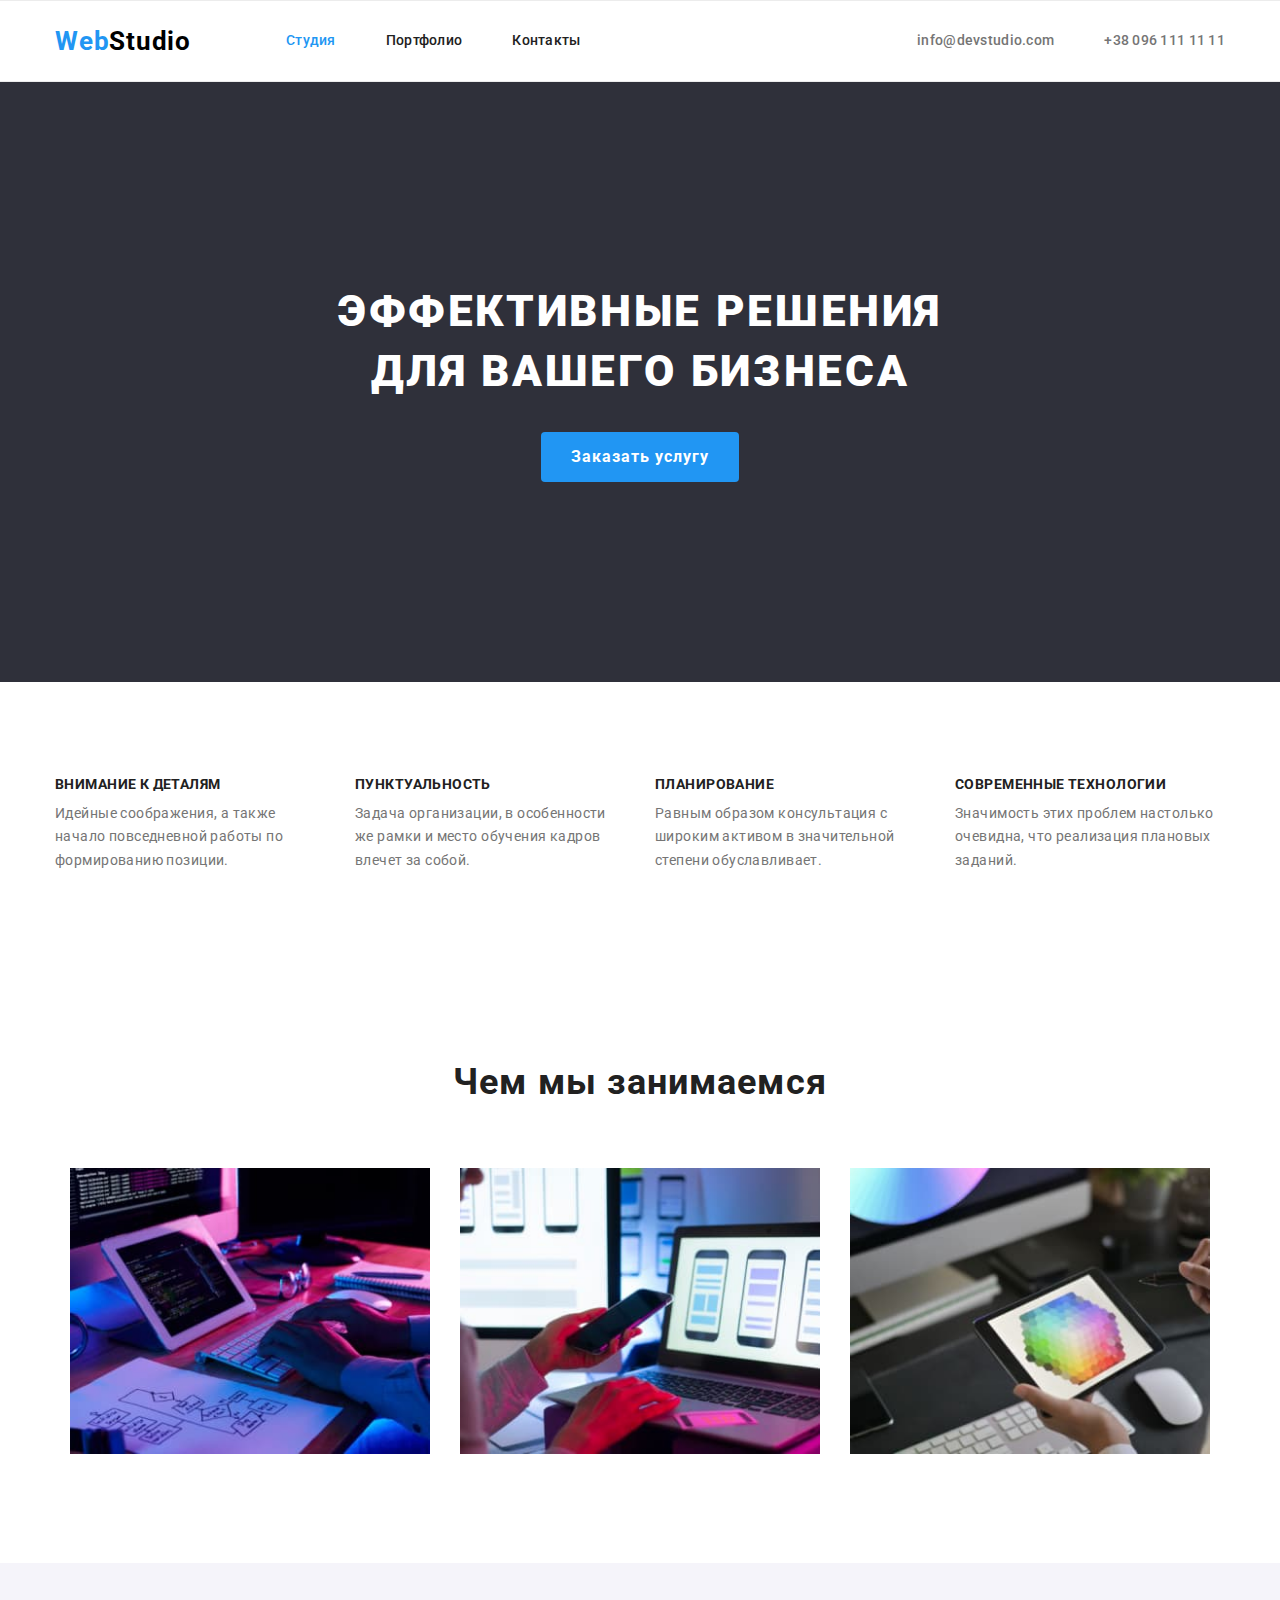
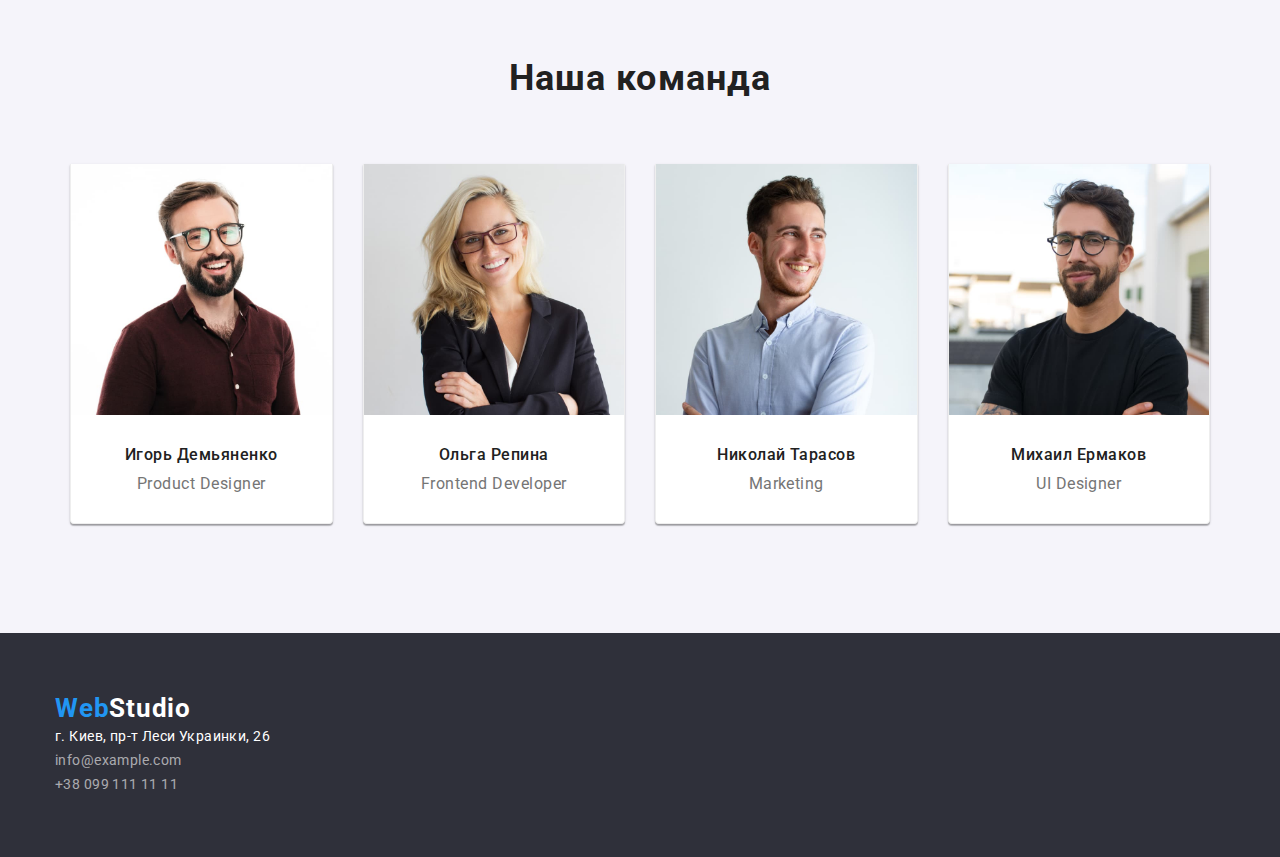
==== index.html @ ef12effa "update foto with squoosh" ====
<!DOCTYPE html>
<html lang="ru">
<head>
    <meta charset="UTF-8">
    <meta http-equiv="X-UA-Compatible" content="IE=edge">
    <meta name="viewport" content="width=device-width, initial-scale=1.0">
    <title>Document</title>
    <!--Шрифты-->
    <link rel="preconnect" href="https://fonts.googleapis.com">
    <link rel="preconnect" href="https://fonts.gstatic.com" crossorigin>
    <link href="https://fonts.googleapis.com/css2?family=Raleway:wght@500&family=Roboto:wght@400;500;700;900&display=swap"
        rel="stylesheet">
    <!-- Конец шрифтов -->

    <!-- Normalize styles старт -->
    <link rel="stylesheet" href="https://cdn.jsdelivr.net/npm/modern-normalize@1.1.0/modern-normalize.min.css">
    <!-- Normalize styles конец -->


    <!--Кастомные стили-->
    <link rel="stylesheet" href="./css/styles.css">
</head>

<body>

    <!--Шапка сайта-->
    
    <header class="header header-wrapper">
        <div class="container header-container">
 <nav class="header-container">
     <a class="header-logo link" href="./index.html">Web<span class="logo">Studio</span></a>

<ul class="header-list list header-color">
    <li class="header-list-item"><a class="nav-link link current" href="./index.html" >Студия</a></li>
    <li class="header-list-item"><a class="nav-link link" href="./portfolio.html">Портфолио</a></li>
    <li class="header-list-item"><a class="nav-link link" href="./index.html">Контакты</a></li>
 </ul>
</nav>

<ul class="header-list header-contact list">
     <li class=""><a class="header-link link" href="mailto:info@devstudio.com">info@devstudio.com</a></li>
     <li class="header-cntct"><a class="header-link link" href="tel:+380961111111">+38 096 111 11 11</a></li>
</ul>
        </div>
    </header>



    <main>
        <!--Герой-->
<section class="hero">
    <div class="container">
    <h1 class="uppertitle">Эффективные решения для вашего бизнеса</h1>
    <button class="hero-btn btn" type="button">Заказать услугу</button>
    </div>
</section>

    <!--Преимущества-->
<section class="benefits benefits-services section-distance">
    <div class="container">
    <h2 class="hidden">Преимущества</h2>
    <ul class="list benefits-us">
    
        <li class="benefits-info">
        <h3 class="benefits-about">Внимание к деталям</h3>
                <p class="benefits-description">Идейные соображения, а также начало повседневной работы по формированию позиции.</p>
        
        </li>

        <li class="benefits-info">
        <h3 class="benefits-about">Пунктуальность</h3>

            <p class="benefits-description">Задача организации, в особенности же рамки и место обучения кадров влечет за собой.</p>

        </li>
    
        <li class="benefits-info">
        <h3 class="benefits-about">Планирование</h3>
        <p class="benefits-description">Равным образом консультация с широким активом в значительной степени обуславливает.</p>
    </li>

    <li class="benefits-info">
        <h3 class="benefits-about">Современные технологии</h3>
        <p class="benefits-description">Значимость этих проблем настолько очевидна, что реализация плановых заданий.</p>
    </li>
    </ul>
    </div>
</section>

<!--Чем занимаются-->
<section class="about section-distance">
    <div class="container">
    <h2 class="about-us">Чем мы занимаемся</h2>

<ul class="list about-img"> 
    <li class="card-img">
        <img src="./images/foto1maket1.jpg" alt="человек печатает" width="370">
        
    </li>
    <li class="card-img">
        <img src="./images/foto2maket1.jpg" alt="рука с телефоном" width="370">
    </li>
    <li class="card-img">
        <img src="./images/foto3maket1.jpg" alt="планшет" width="370">
    </li>
</ul>
    </div>
</section>

<!--Команда-->
<section class="team section-distance">
    <div class="container">
    <h2 class="team-us">Наша команда</h2>

    <ul class="list about-img card-set card-set-foto">
        <li class="team-item card-set-item team-wrapper">
            <img class="team-img" src="./images/team1maket1.jpg" alt="мужчина в коричневой рубашке" width="270">
        <div class="cards"><h3 class="team-employees">Игорь Демьяненко</h3>
        <p class="place-work" lang="en">Product Designer</p></div>
        </li>

        <li class="team-item card-set-item team-wrapper">
            <img class="team-img" src="./images/team2maket1.jpg" alt="женщина в очках" width="270">
        <div class="cards"><h3 class="team-employees">Ольга Репина</h3>
        <p class="place-work" lang="en">Frontend Developer</p></div>
        </li>

        <li class="team-item card-set-item team-wrapper">
            <img class="team-img" src="./images/team3maket1.jpg" alt="мужчина в светлой рубашке" width="270">
        <div class="cards"><h3 class="team-employees">Николай Тарасов</h3>
        <p class="place-work" lang="en">Marketing</p></div>
        </li>

        <li class="team-item card-set-item team-wrapper">
            <img class="team-img" src="./images/team4maket1.jpg" alt="мужчина в черной футболке" width="270">
        <div class="cards"><h3 class="team-employees">Михаил Ермаков</h3>
        <p class="place-work" lang="en">UI Designer</p></div>
    </li>
    </ul>
    </div>
</section>
    </main>


<!--Футер-->
    <footer class="footer">
    <div class="container">
    <a class="footer-logo link" href="./index.html">Web<span class="footer-logo-ft">Studio</span></a>

    <address>
        <p class="address">г. Киев, пр-т Леси Украинки, 26</p>

    <ul class="list footer-contact">
    
        <li><a class="link link-footer" href="mailto:info@example.com">info@example.com</a></li>
        <li><a class="link link-footer" href="tel:+380991111111">+38 099 111 11 11</a></li>
    
    </ul>
    </address>
</div>
</footer>

</body>
</html>
---- css/styles.css ----
:root {
    /* fonts */
    --main-font: "Roboto";
    --secondary-font: "Raleway";

    /* text colors */
    --accent-txt-color: #2196F3;
    --main-color-btn: #212121;
    --card-text: #757575;
    --bg-color: #2F303A;
    --color-light: #FFFFFF;


    /* bg-colors */

    /* others */

    --items: 3;
    --indent: 30px;

}


body {
    font-family: "Roboto", "Raleway", sans-serif;
    font-size: 14px;
    line-height: 1.71;
    letter-spacing: 0.03em;
    
}


/* reset */
h1,
h2,
h3,
h4,
p {
    margin: 0;
}



img {
    display: block;
    max-width: 100%;
    height: auto;
}

section {
    padding: 94px 0;
}

/* Сітка із застосуванням flex-box */



 .about-img {
     display: flex;
     
     padding: 0;
   
    margin: -15px;

 }

 .card-set {
     display: flex;
     flex-wrap: wrap;
     
     
 }

   .card-img {
    max-width: 100%;
        padding: 0;
      margin: 15px;

   }

 .card-set-item {
     display: block;
     flex-basis: calc((100% - var(--indent) * var(--items)) / var(--items));
     max-width: 100%;
     height: auto;
     border-radius: 4px;
     border: 0p;
 }

 .card-img.list.card-set-item {
     margin: 15px;
 }
 
  .card-img.list.card-set-item:nth-child(3n) {
    margin-right: 0;
  }



    .card-set-foto {
        --items: 4;
        
    }



/* common styles start */
    .link {
        text-decoration: none;


    }

    .list {
        list-style: none;
        margin: 0;
        padding: 0;
    }

/* common sryles end */

/* Header section */




.container {
    width: 1200px;
    padding-left: 15px;
    padding-right: 15px;
    margin-left: auto;
    margin-right: auto;

}



.link {
    font-weight: 500;
    font-size: 14px;
    line-height: 1.14;
    letter-spacing: 0.02em;
}

 .header-link {
     color: var(--card-text);
     
}

.header-container {
    display: flex;
    align-items: center;
}


.header-list {
    display: flex;
}

.header-contact {
    margin-left: auto
}

.header-logo {
    margin-right: 95px;
}

    .header-list-item:not(:last-child) {
        margin-right: 50px;
}


    .nav-link {
        display:block;
        color: var(--main-color-btn);
        padding-top: 32px;
        padding-bottom: 32px;
    }

          .current {
              color: var(--accent-txt-color);
    
          }

    .header-link:hover,
    .header-link:focus {
        color: var(--accent-txt-color);
    }


    .header-link {
        padding-top: 32px;
        padding-bottom: 32px;
    }

    .header-contact {
        font-weight: 500;
        font-size: 14px;
        line-height: 1,14;
        letter-spacing: 0.02em;
        color: var(--card-text);
    }


    .header-cntct {
        margin-left: 50px;
    }


    .header-logo {
        font-weight: 700;
            font-size: 26px;
            line-height: 1.19;
            letter-spacing: 0.03em;
            color: var(--accent-txt-color);
    }

        .logo {
            color: #000000;
        }

     

         .main-color-btn {
            color: var(--main-color-btn);
        }



/* Hero section */

    .hero {

        padding-top: 200px;
        padding-bottom: 200px;
       
        background-color: var(--bg-color);
        
    }

    .hidden {
        display: none;
        
    }

    .button-item:not(:last-child) {
        margin-right: 8px;
       
    }


    .button-portfolio {
       display: flex;
       justify-content: center;
       padding: 0;
       margin: 0;
       margin-bottom: 50px;
       
 }

    .btn {
        border-radius: 4px;

    }

    .btn-info {
        border-radius: 4px;
    }


    .hero-btn {
        padding: 10px 30px;
        font-family: inherit;
        font-weight: 700;
        font-size: 16px;
        line-height: 1.87;
        letter-spacing: 0.06em;
        color: var(--color-light);
        background-color: var(--accent-txt-color);
        
        
    }

    .button-list {
        padding: 5px 20px;
        font-family: inherit;
        font-weight: 500;
        font-size: 16px;
        line-height: 1.62;
        text-align: left;
        letter-spacing: 0.03em;
        color: var(--main-color-btn);

        cursor: pointer;
    }
    

         ul {
            list-style: none;
    }


        button {
            display:flex;
            align-items: center;
            text-align: center;
            margin: 0 auto;
            cursor: pointer;
            border: none;
    }


    .button-list.current,
    .button-list:hover,
    .button-list:focus {
        background-color: var(--accent-txt-color);
        color: var(--color-light);

    }

   


    .team-wrapper {
        padding: 20px 24px;
        background: #FFFFFF;
        border: 1px solid #EEEEEE;
        border-top: none;
    }

    .header-wrapper {
        border: 1px solid #ECECEC;
        border-left: none;
        border-right: none;
    }

    .team-wrapper {
        background: #FFFFFF;
        border-radius: 0px 0px 4px 4px;
    
    }



    .cards {
        padding: 30px 0;
    }
    /* .card-img:last-child,
    .card-img:nth-child(3n) {
        margin: 0;
    } */


        .team-img {
            display:block;
            max-width:100%;
            height: auto;
        }

   
    .team-item {
        margin-right: -15px;
        width: 270px;
        margin: 15px;
        padding: 0;
        box-shadow: 0px 1px 3px rgba(0, 0, 0, 0.12), 0px 1px 1px rgba(0, 0, 0, 0.14), 0px 2px 1px rgba(0, 0, 0, 0.2);

    }

   


    /* .team-item:last-child {
        margin: 0;
    } */
    

    .card-title {
        font-weight: 700;
        font-size: 18px;
        line-height: 2;
        letter-spacing: 0.06em;
        
        color: var(--main-color-btn);
    }
    
        .card-text {
            font-weight: 400;
                font-size: 16px;
                line-height: 1.89;
                letter-spacing: 0.03em;
            
                color: var(--card-text);
        }

    .uppertitle {
      font-weight: 900;
      font-size: 44px;
      line-height: 1.36;
      text-align: center;
      letter-spacing: 0.06em;
      text-transform: uppercase;
      color: var(--color-light);
      max-width: 696px;
      margin: 0 auto;
      margin-bottom: 30px;
  }

    .btn:hover,
    .btn:focus{
        
        background-color: #188CE8;
    }

    .benefits-us {
        display: flex;
        justify-content: space-between;


}

    .benefits-info {
        widows: 270px;
        flex-basis: calc((100% - 90px) / 4);
    }


    .benefits-about {
            margin-bottom: 10px;
            font-weight: 700;
            font-size: 14px;
            line-height: 16px;
            letter-spacing: 0.03em;
            text-transform: uppercase;
        
            color: var(--main-color-btn);
    }

    .benefits-description {
            font-weight: 400;
            font-size: 14px;
            line-height: 1.71;
            letter-spacing: 0.03em;
            color: var(--card-text);
    }

    .about-us {
            font-weight: 700;
            font-size: 36px;
            line-height: 1.17;
            text-align: center;
            letter-spacing: 0.03em;
            color: var(--main-color-btn);
            margin-bottom: 50px;
    }
  

    .team {
        padding: 94px 0;
        background: #F5F4FA;
    }

        .team-us {
            font-weight: 700;
            font-size: 36px;
            line-height: 42px;
            text-align: center;
            letter-spacing: 0.03em;
            

            
            color: var(--main-color-btn);
           margin-bottom: 50px;

        }

        .team-employees {
            font-weight: 500;
            font-size: 16px;
            line-height: 1.19;
            text-align: center;
            letter-spacing: 0.03em;

            color: var(--main-color-btn);
            margin-bottom: 10px;
        }


            .place-work {
                
                font-weight: 400;
                font-size: 16px;
                line-height: 1.19;
                text-align: center;
                letter-spacing: 0.03em;

                color:var(--card-text);
            }




    .footer {
        padding: 60px 0;
        background-color: var(--bg-color);
    }

    .footer-logo {
        font-weight: 700;
        font-size: 26px;
        line-height: 1.19;
        letter-spacing: 0.03em;
        color: var(--accent-txt-color);
    }
     
     .link:hover,
     .link:focus {
        color: var(--accent-txt-color);
     }

     .footer-logo-ft {
        color: var(--color-light);
     }

     .address {
        font-style: normal;
        font-weight: 400;
        font-size: 14px;
        line-height: 1.71;
        letter-spacing: 0.03em;
        color: var(--color-light);
     }

     .link-footer {
        font-style: normal;
        font-weight: 400;
        font-size: 14px;
        line-height: 1.71;
        letter-spacing: 0.03em;
        color: rgba(255, 255, 255, 0.6);

     }
    
     .footer-contact {
            text-decoration: none;
     }
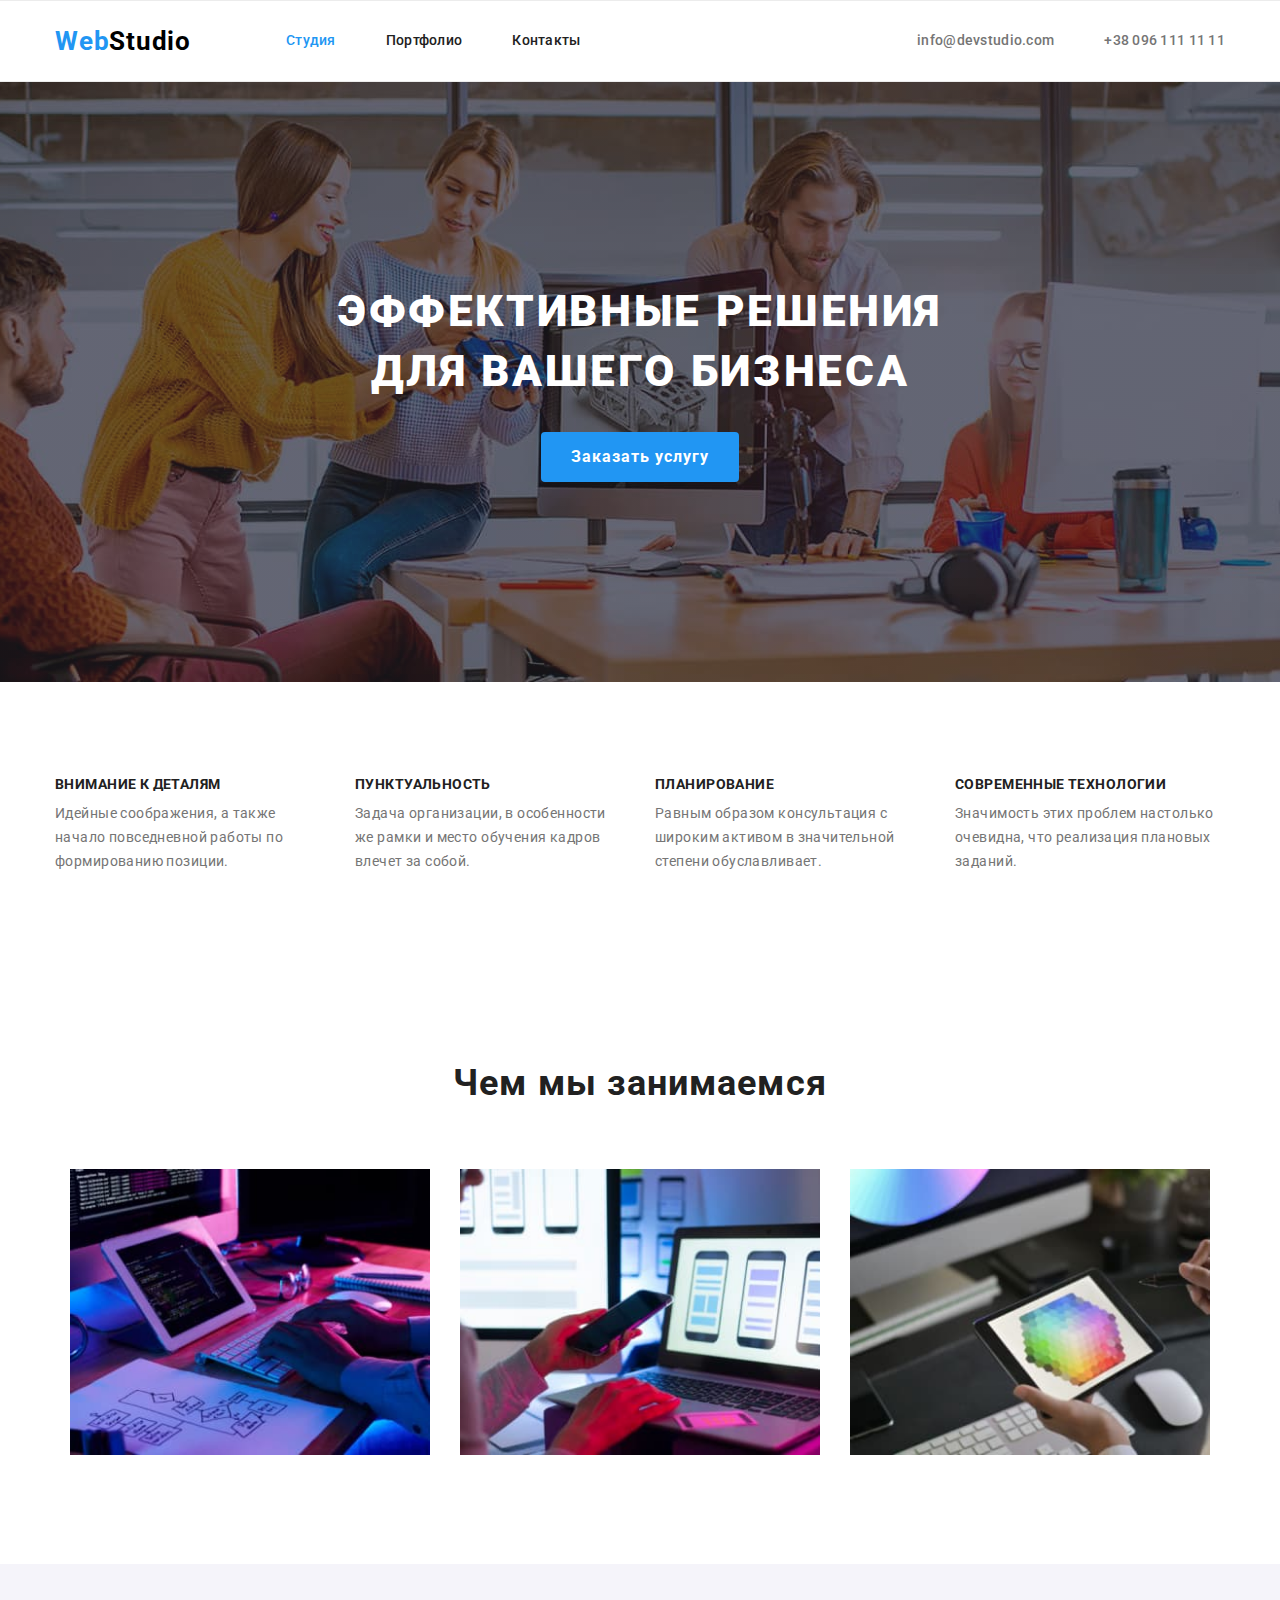
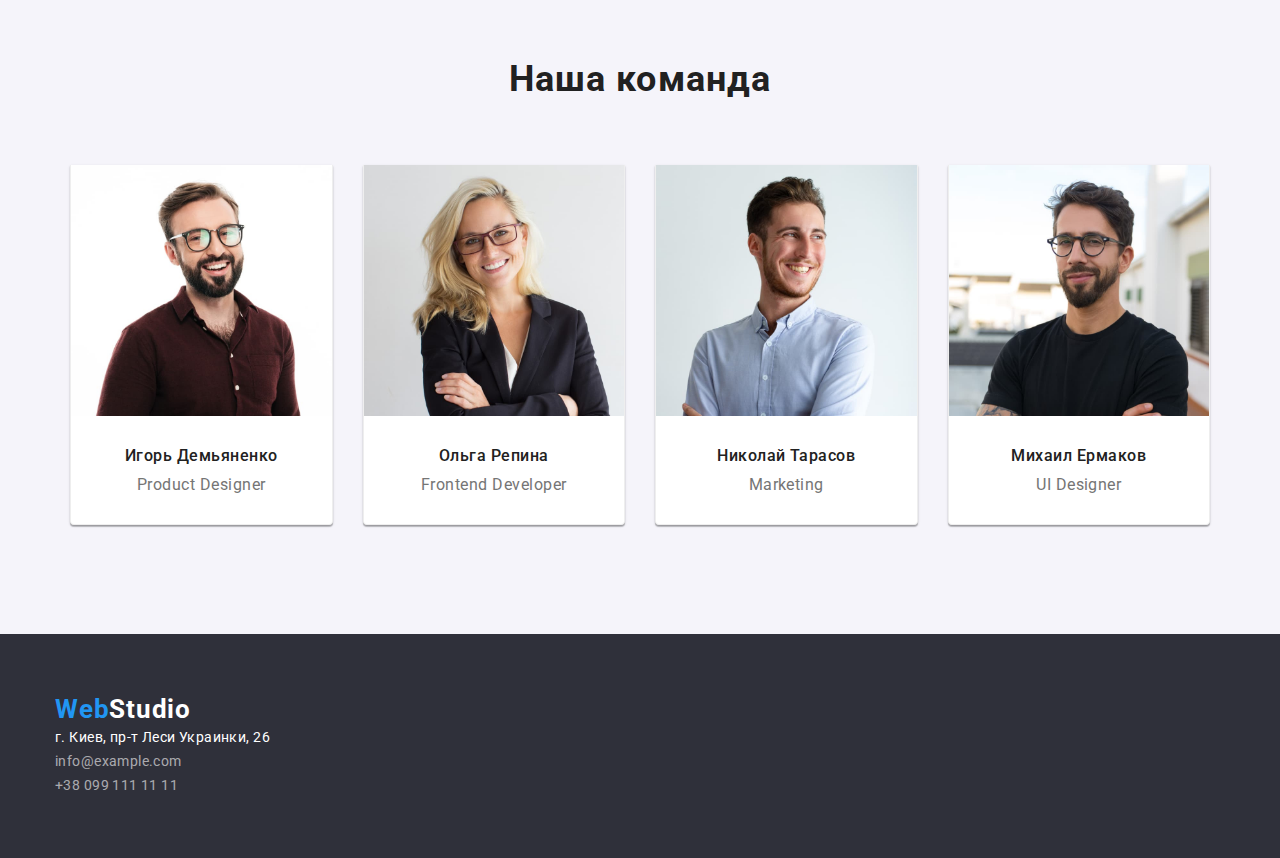
==== commit 22f6f917: "save" ====
--- a/index.html
+++ b/index.html
@@ -48,7 +48,7 @@
 
     <main>
         <!--Герой-->
-<section class="hero">
+<section class="hero overlay">
     <div class="container">
     <h1 class="uppertitle">Эффективные решения для вашего бизнеса</h1>
     <button class="hero-btn btn" type="button">Заказать услугу</button>
--- a/css/styles.css
+++ b/css/styles.css
@@ -50,6 +50,10 @@
 section {
     padding: 94px 0;
 }
+
+
+
+
 
 /* Сітка із застосуванням flex-box */
 
@@ -87,6 +91,15 @@
      border: 0p;
  }
 
+    .card-set-item:hover,
+    .card-set-item:focus {
+        border: 1px solid #EEEEEE;
+        box-shadow: 0px 1px 1px rgba(0, 0, 0, 0.12), 
+        0px 4px 4px rgba(0, 0, 0, 0.06), 
+        1px 4px 6px rgba(0, 0, 0, 0.16);
+        cursor: pointer;
+    }
+
  .card-img.list.card-set-item {
      margin: 15px;
  }
@@ -229,19 +242,57 @@
 
 /* Hero section */
 
+
+   
+
     .hero {
-
+        background-color: var(--bg-color);
+        max-width: 1600px;
+        margin-left: auto;
+        margin-right: auto;
+        height: 600px;
         padding-top: 200px;
         padding-bottom: 200px;
-       
-        background-color: var(--bg-color);
-        
-    }
+    
+        background-image: linear-gradient(to right,
+        rgba(47, 48, 58, 0.4),
+        rgba(47, 48, 58, 0.4)), 
+        url(../images/Hero-img.jpg);
+        background-repeat: no-repeat;
+        background-position: center;
+        background-size: cover;
+        
+    }
+
+         .uppertitle {
+             font-weight: 900;
+             font-size: 44px;
+             line-height: 1.36;
+             text-align: center;
+             letter-spacing: 0.06em;
+             text-transform: uppercase;
+             color: var(--color-light);
+             max-width: 696px;
+             margin: 0 auto;
+             margin-bottom: 30px;
+         }
 
     .hidden {
         display: none;
         
     }
+
+    .section-shadow:hover,
+    .section-shadow:focus {
+        box-shadow: 0px 3px 1px rgba(0, 0, 0, 0.1), 
+        0px 1px 2px rgba(0, 0, 0, 0.08),
+        0px 2px 2px rgba(0, 0, 0, 0.12);
+        border-radius: 4px;
+
+        cursor: pointer;
+
+    }
+
 
     .button-item:not(:last-child) {
         margin-right: 8px;
@@ -367,8 +418,6 @@
 
     }
 
-   
-
 
     /* .team-item:last-child {
         margin: 0;
@@ -393,18 +442,7 @@
                 color: var(--card-text);
         }
 
-    .uppertitle {
-      font-weight: 900;
-      font-size: 44px;
-      line-height: 1.36;
-      text-align: center;
-      letter-spacing: 0.06em;
-      text-transform: uppercase;
-      color: var(--color-light);
-      max-width: 696px;
-      margin: 0 auto;
-      margin-bottom: 30px;
-  }
+   
 
     .btn:hover,
     .btn:focus{
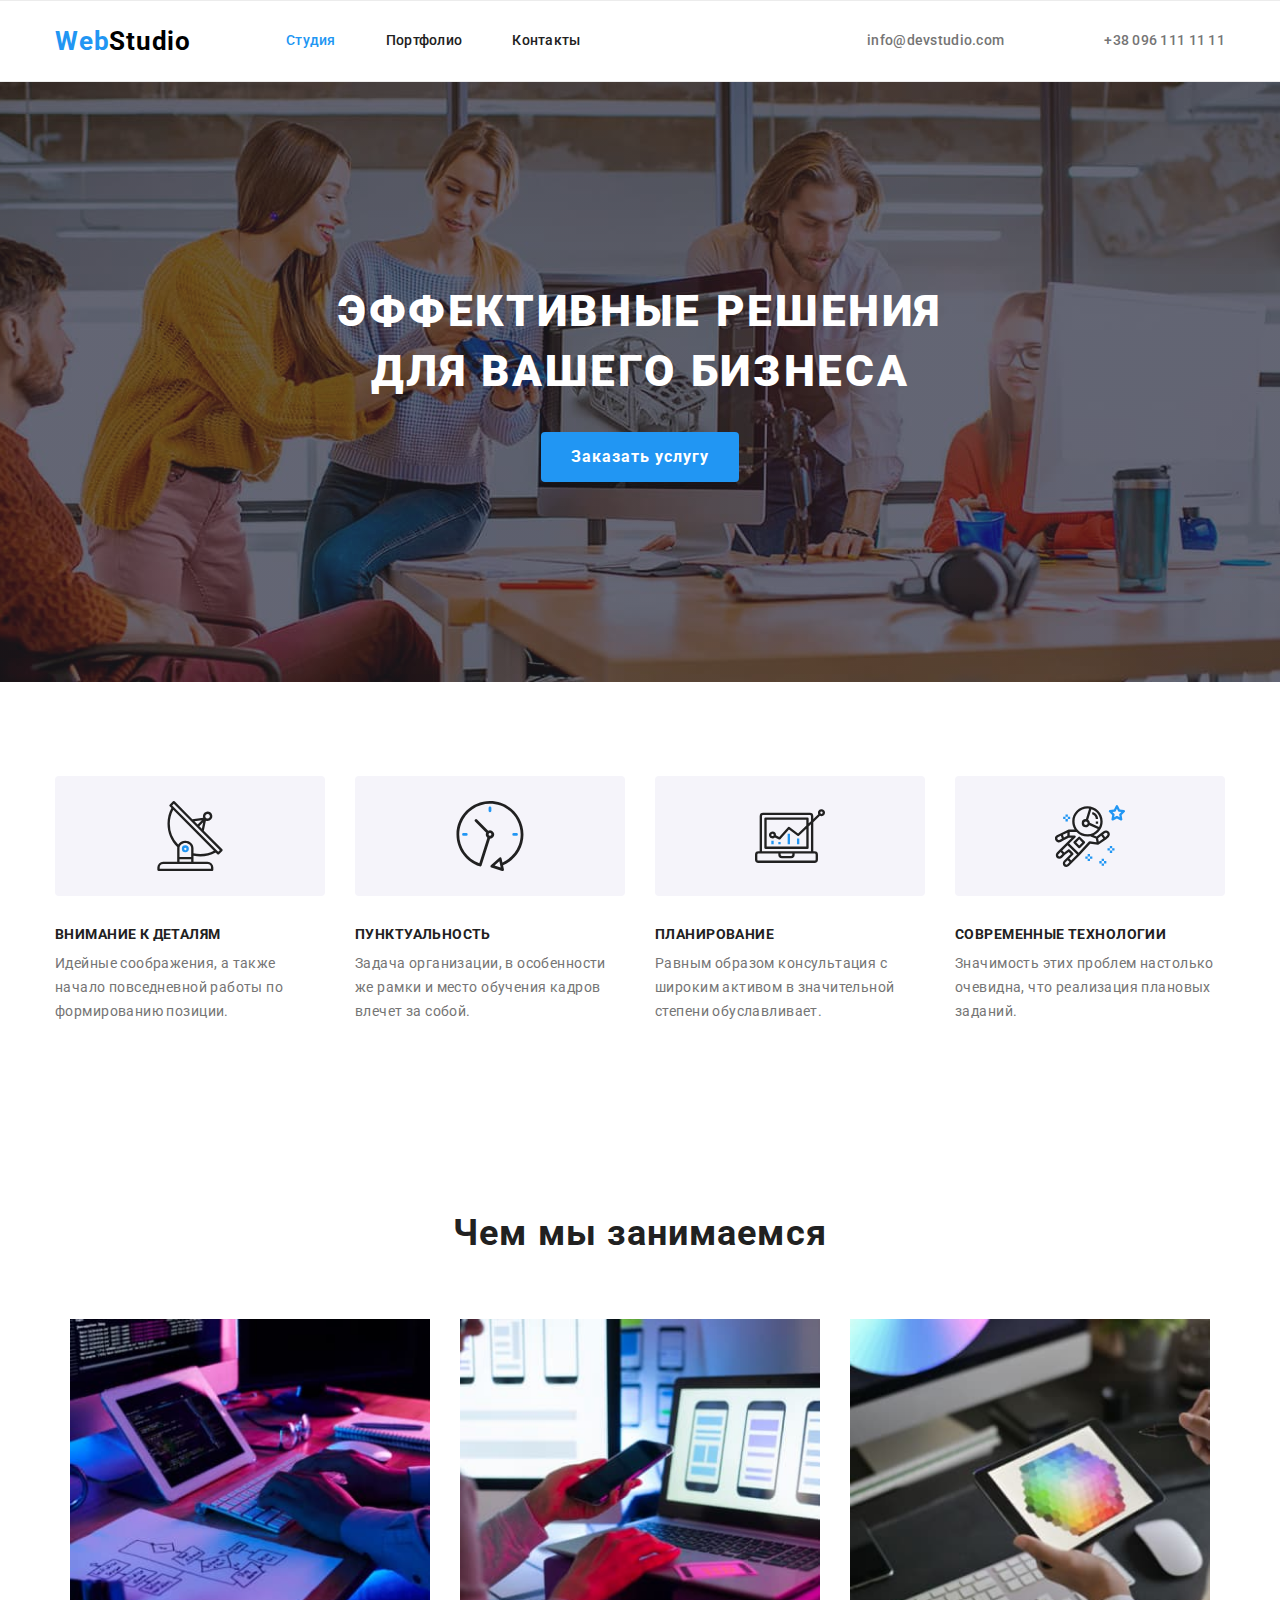
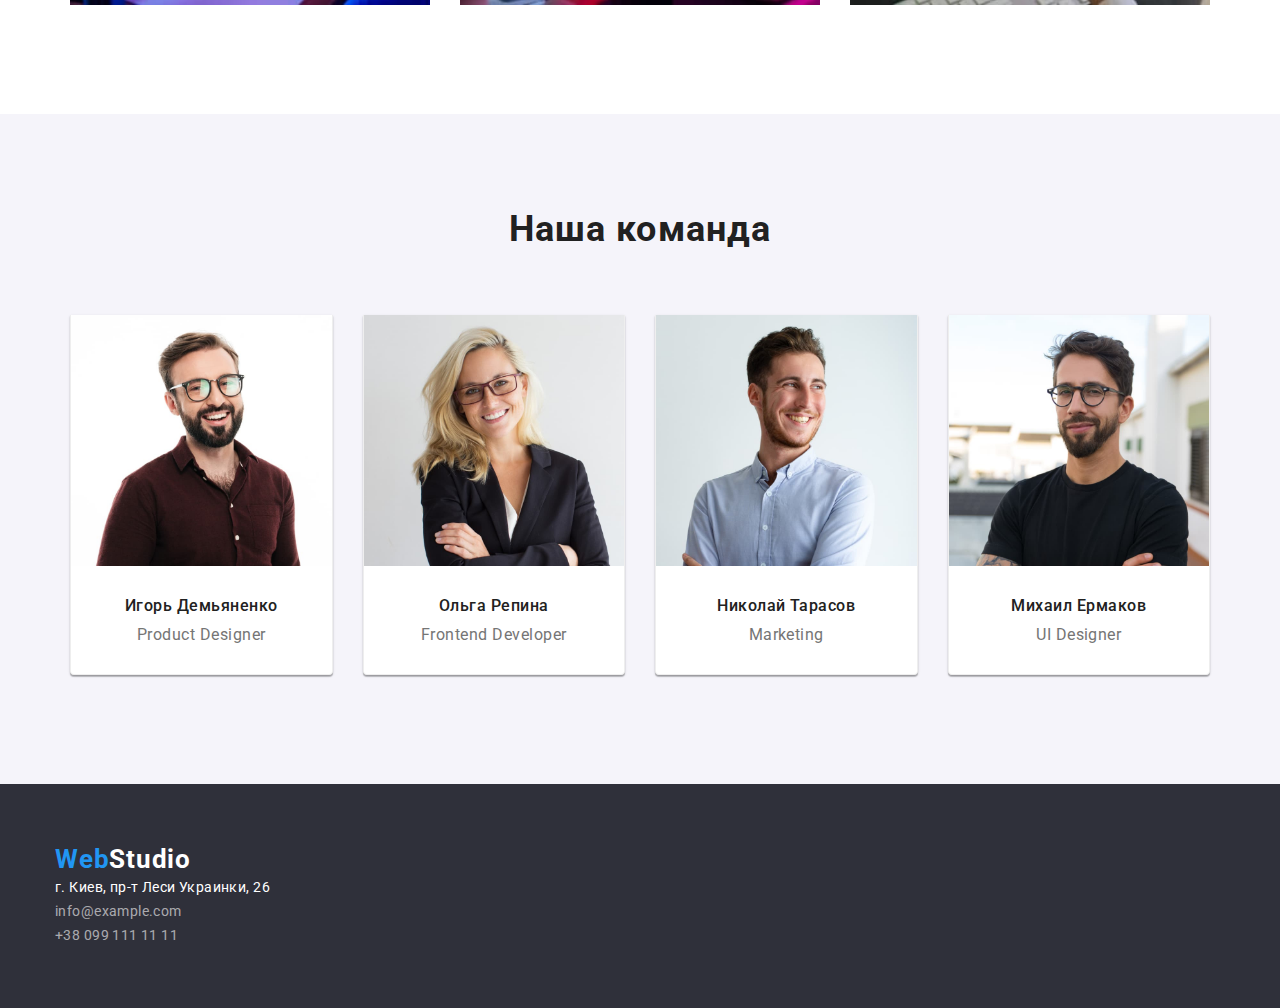
==== commit 20e81985: "save" ====
--- a/index.html
+++ b/index.html
@@ -38,8 +38,9 @@
 </nav>
 
 <ul class="header-list header-contact list">
-     <li class=""><a class="header-link link" href="mailto:info@devstudio.com">info@devstudio.com</a></li>
-     <li class="header-cntct"><a class="header-link link" href="tel:+380961111111">+38 096 111 11 11</a></li>
+     <li class="header-contacts-item"><a class="header-link link" href="mailto:info@devstudio.com">info@devstudio.com</a></li>
+     
+     <li class="header-cntct header-contacts-item"><a class="header-link link" href="tel:+380961111111">+38 096 111 11 11</a></li>
 </ul>
         </div>
     </header>
@@ -62,12 +63,22 @@
     <ul class="list benefits-us">
     
         <li class="benefits-info">
+            <div class="benefits-icon-list">
+                <svg class="benefits-icon" width="70" height="70"> 
+                    <use href="./images/icons.svg#icon-antenna"></use>
+                </svg>
+            </div>
         <h3 class="benefits-about">Внимание к деталям</h3>
                 <p class="benefits-description">Идейные соображения, а также начало повседневной работы по формированию позиции.</p>
         
         </li>
 
         <li class="benefits-info">
+            <div class="benefits-icon-list">
+                <svg class="benefits-icon" width="70" height="70">
+                    <use href="./images/icons.svg#icon-clock"></use>
+                </svg>
+            </div>
         <h3 class="benefits-about">Пунктуальность</h3>
 
             <p class="benefits-description">Задача организации, в особенности же рамки и место обучения кадров влечет за собой.</p>
@@ -75,11 +86,21 @@
         </li>
     
         <li class="benefits-info">
+            <div class="benefits-icon-list">
+                <svg class="benefits-icon" width="70" height="70">
+                    <use href="./images/icons.svg#icon-diagram"></use>
+                </svg>
+            </div>
         <h3 class="benefits-about">Планирование</h3>
         <p class="benefits-description">Равным образом консультация с широким активом в значительной степени обуславливает.</p>
     </li>
 
     <li class="benefits-info">
+        <div class="benefits-icon-list">
+            <svg class="benefits-icon" width="70" height="70">
+                <use href="./images/icons.svg#icon-astronaut"></use>
+            </svg>
+        </div>
         <h3 class="benefits-about">Современные технологии</h3>
         <p class="benefits-description">Значимость этих проблем настолько очевидна, что реализация плановых заданий.</p>
     </li>
--- a/css/styles.css
+++ b/css/styles.css
@@ -170,8 +170,20 @@
     display: flex;
 }
 
+
+
 .header-contact {
     margin-left: auto
+}
+
+.header-contacts-item:not(:last-child) {
+    margin-right: 50px;
+}
+
+.header-contacts-item {
+    display: flex;
+    align-items: center;
+    justify-content: center;
 }
 
 .header-logo {
@@ -458,9 +470,28 @@
 }
 
     .benefits-info {
-        widows: 270px;
+        width: 270px;
         flex-basis: calc((100% - 90px) / 4);
     }
+
+    .benefits-icon {
+        width: 70px;
+        height: 70px;
+
+    }
+
+        .benefits-icon-list {
+            width: 270px;
+            height: 120px;
+            background: #F5F4FA;
+            border-radius: 4px;
+
+            display: flex;
+            justify-content: center;
+            align-items: center;
+            margin-bottom: 30px;
+            
+        }
 
 
     .benefits-about {
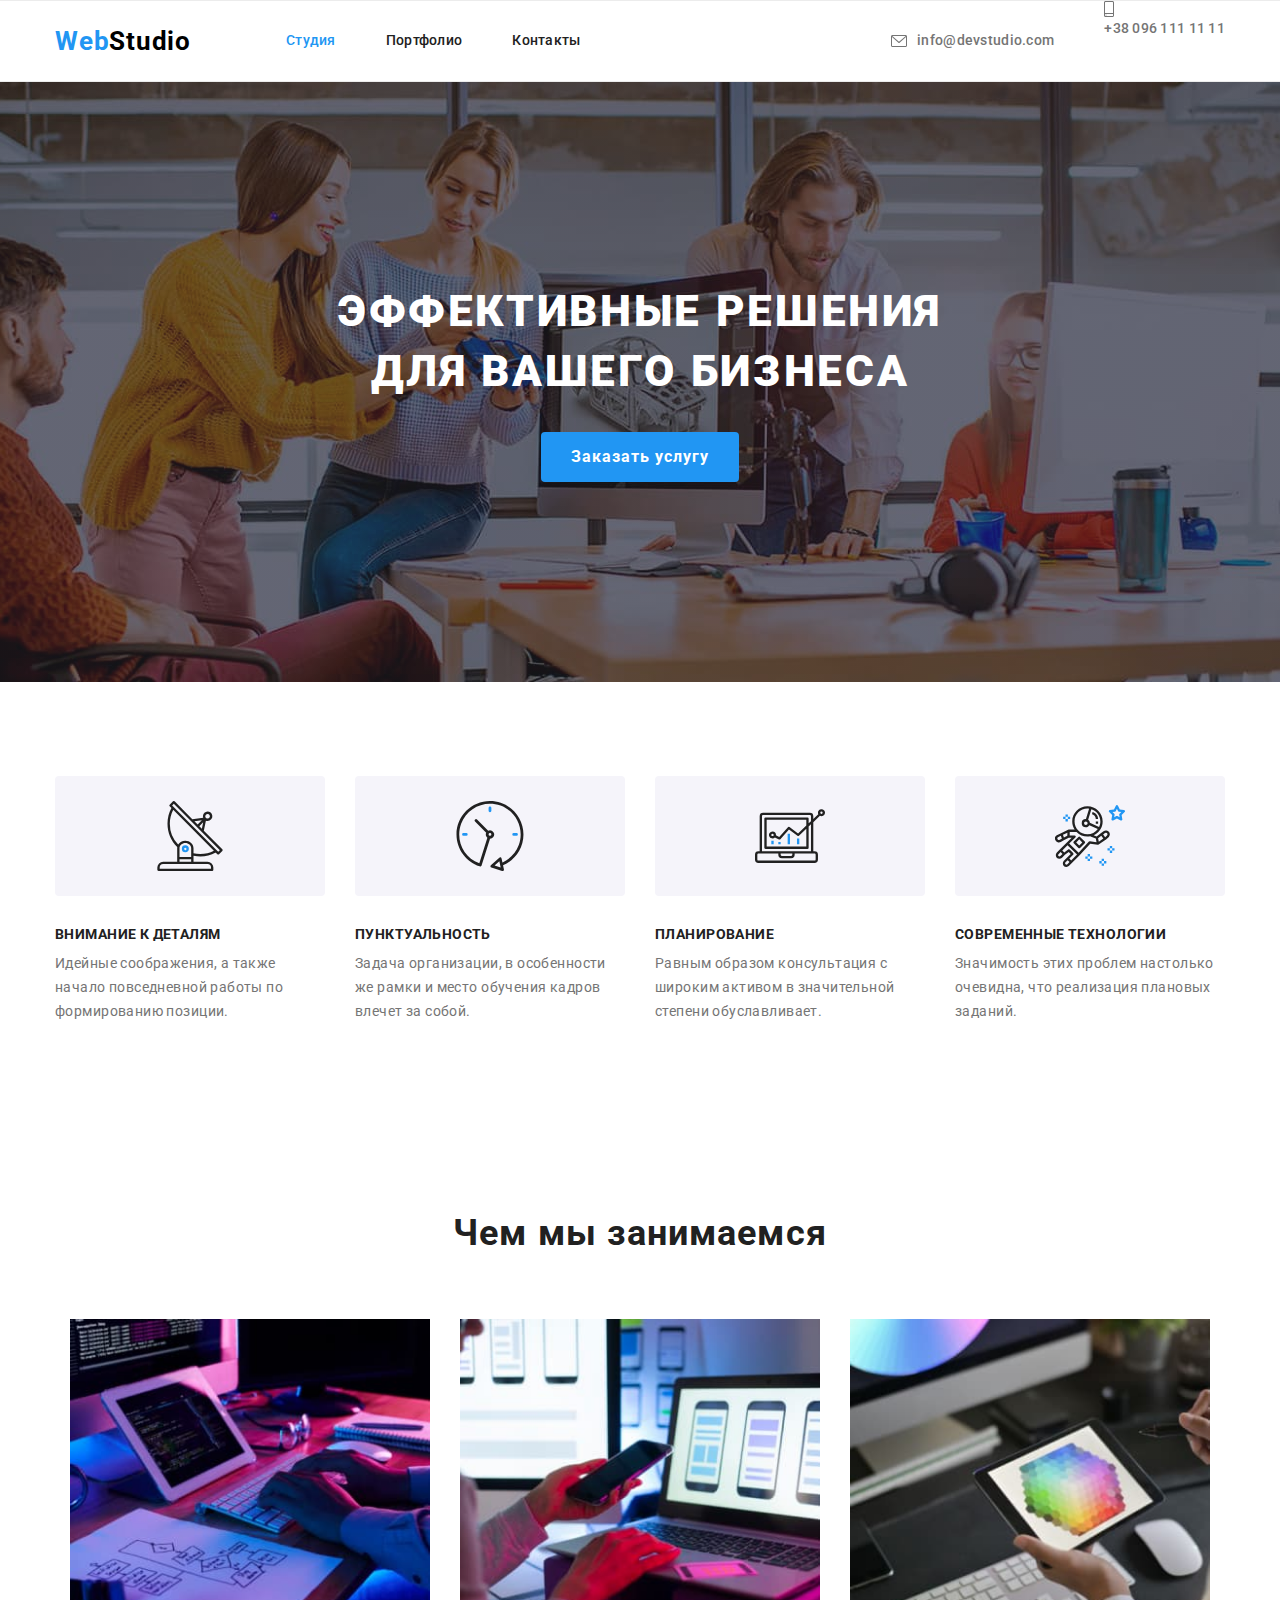
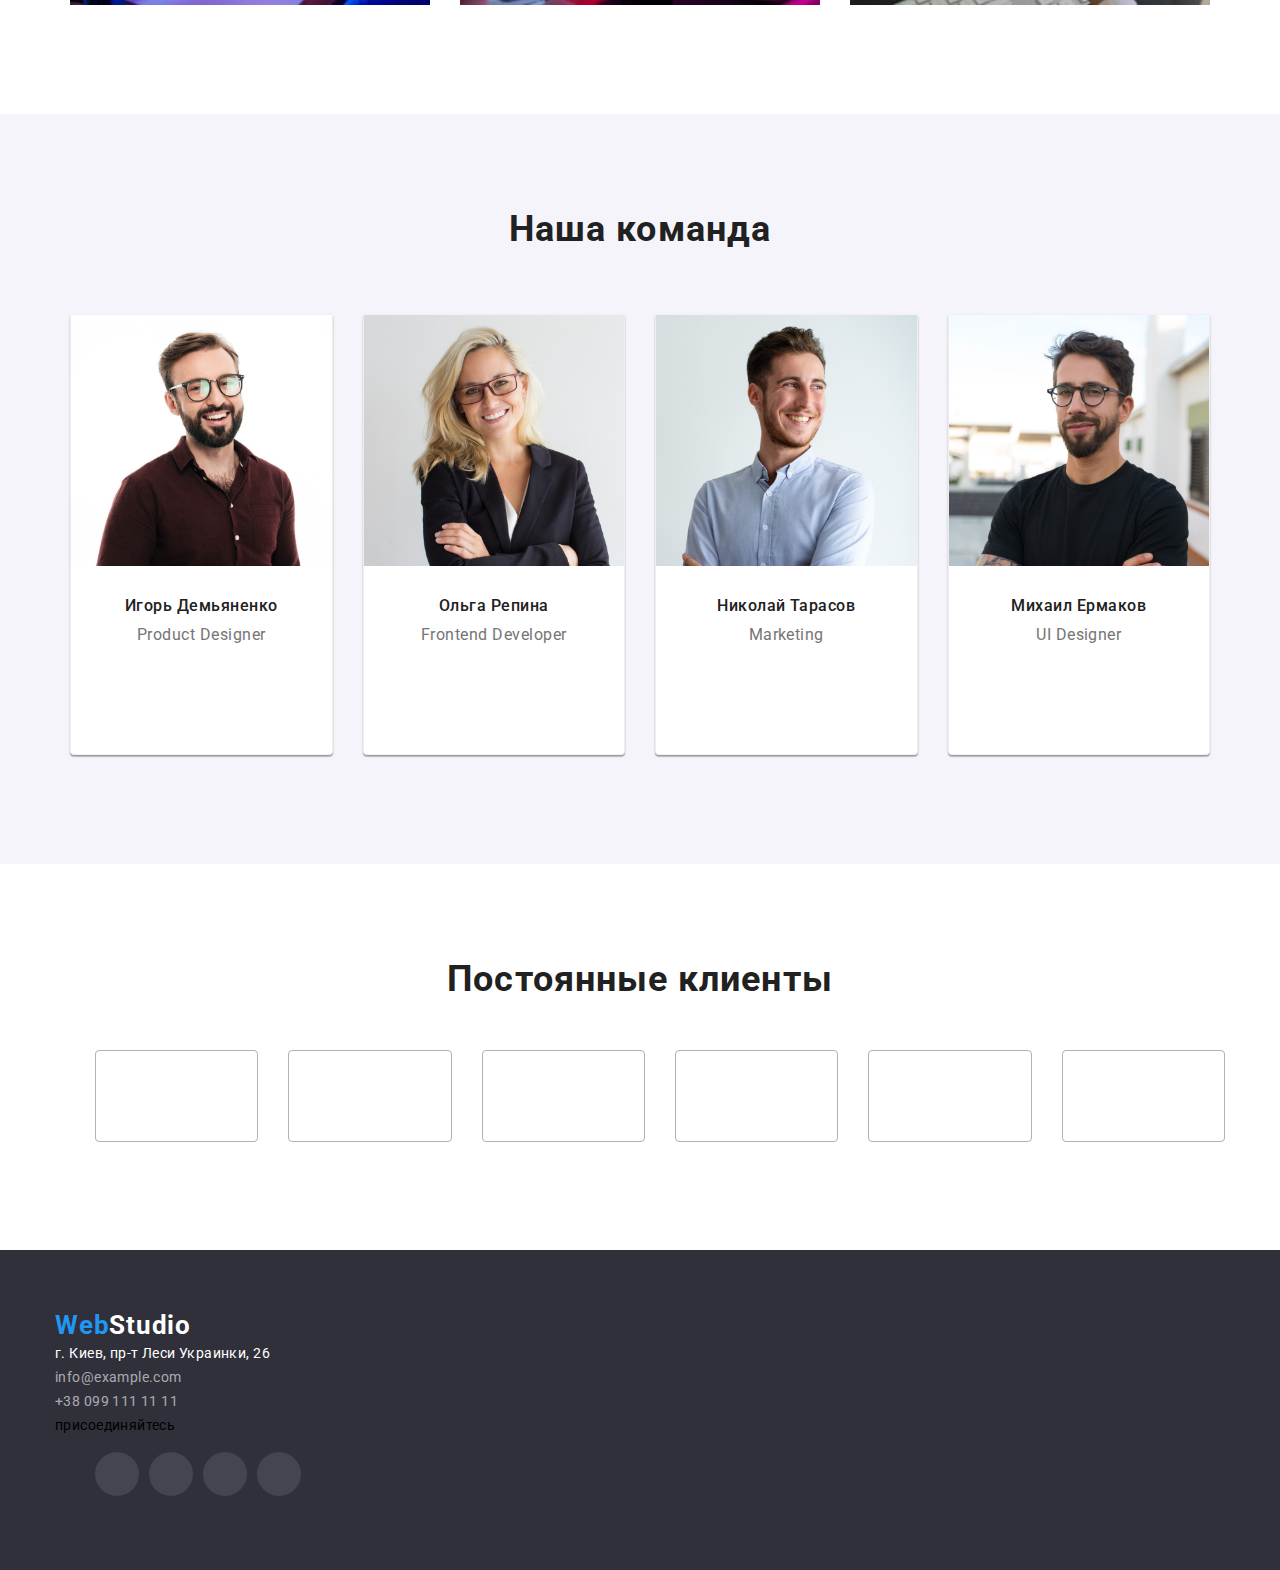
==== commit aedad095: "save index.html" ====
--- a/index.html
+++ b/index.html
@@ -38,9 +38,8 @@
 </nav>
 
 <ul class="header-list header-contact list">
-     <li class="header-contacts-item"><a class="header-link link" href="mailto:info@devstudio.com">info@devstudio.com</a></li>
-     
-     <li class="header-cntct header-contacts-item"><a class="header-link link" href="tel:+380961111111">+38 096 111 11 11</a></li>
+     <li class="header-cntct header-contacts-item"><a class="header-link link" href="mailto:info@devstudio.com">info@devstudio.com</a></li>
+     <li class="header-tel-item"><a class="header-link link" href="tel:+380961111111">+38 096 111 11 11</a></li>
 </ul>
         </div>
     </header>
@@ -138,28 +137,219 @@
             <img class="team-img" src="./images/team1maket1.jpg" alt="мужчина в коричневой рубашке" width="270">
         <div class="cards"><h3 class="team-employees">Игорь Демьяненко</h3>
         <p class="place-work" lang="en">Product Designer</p></div>
+
+        <ul class="team-soc-list">
+
+            <li class="team-soc-item">
+                <a href="" class="team-soc-link">
+                   <svg class="team-soc-icon" width="20px" height="20px">
+                    <use href="./images/instagram.svg#icon-instagram"></use>
+                   </svg>
+                </a>
+            </li>
+           
+                <li class="team-soc-item">
+                    <a href="" class="team-soc-link">
+                        <svg class="team-soc-icon" width="20px" height="20px">
+                            <use href="./images/twitter.svg#icon-twitter"></use>
+                        </svg>
+                    </a>
+                </li>
+            
+                <li class="team-soc-item">
+                    <a href="" class="team-soc-link">
+                        <svg class="team-soc-icon" width="20px" height="20px">
+                            <use href="./images/facebook.svg#icon-facebook"></use>
+                        </svg>
+                    </a>
+                </li>
+
+                <li class="team-soc-item">
+                    <a href="" class="team-soc-link">
+                        <svg class="team-soc-icon" width="20px" height="20px">
+                            <use href="./images/linkedin.svg#icon-linkedin"></use>
+                        </svg>
+                    </a>
+                </li>
+            </ul>
         </li>
 
         <li class="team-item card-set-item team-wrapper">
             <img class="team-img" src="./images/team2maket1.jpg" alt="женщина в очках" width="270">
         <div class="cards"><h3 class="team-employees">Ольга Репина</h3>
         <p class="place-work" lang="en">Frontend Developer</p></div>
+
+        <ul class="team-soc-list">
+
+            <li class="team-soc-item">
+                <a href="" class="team-soc-link">
+                    <svg class="team-soc-icon" width="20px" height="20px">
+                        <use href="./images/instagram.svg#icon-instagram"></use>
+                    </svg>
+                </a>
+            </li>
+            
+            <li class="team-soc-item">
+                <a href="" class="team-soc-link">
+                    <svg class="team-soc-icon" width="20px" height="20px">
+                        <use href="./images/twitter.svg#icon-twitter"></use>
+                    </svg>
+                </a>
+            </li>
+            
+            <li class="team-soc-item">
+                <a href="" class="team-soc-link">
+                    <svg class="team-soc-icon" width="20px" height="20px">
+                        <use href="./images/facebook.svg#icon-facebook"></use>
+                    </svg>
+                </a>
+            </li>
+            
+            <li class="team-soc-item">
+                <a href="" class="team-soc-link">
+                    <svg class="team-soc-icon" width="20px" height="20px">
+                        <use href="./images/linkedin.svg#icon-linkedin"></use>
+                    </svg>
+                </a>
+            </li>
+            
+        </ul>
         </li>
 
         <li class="team-item card-set-item team-wrapper">
             <img class="team-img" src="./images/team3maket1.jpg" alt="мужчина в светлой рубашке" width="270">
         <div class="cards"><h3 class="team-employees">Николай Тарасов</h3>
         <p class="place-work" lang="en">Marketing</p></div>
+
+        <ul class="team-soc-list">
+
+            <li class="team-soc-item">
+                <a href="" class="team-soc-link">
+                    <svg class="team-soc-icon" width="20px" height="20px">
+                        <use href="./images/instagram.svg#icon-instagram"></use>
+                    </svg>
+                </a>
+            </li>
+            
+            <li class="team-soc-item">
+                <a href="" class="team-soc-link">
+                    <svg class="team-soc-icon" width="20px" height="20px">
+                        <use href="./images/twitter.svg#icon-twitter"></use>
+                    </svg>
+                </a>
+            </li>
+            
+            <li class="team-soc-item">
+                <a href="" class="team-soc-link">
+                    <svg class="team-soc-icon" width="20px" height="20px">
+                        <use href="./images/facebook.svg#icon-facebook"></use>
+                    </svg>
+                </a>
+            </li>
+            
+            <li class="team-soc-item">
+                <a href="" class="team-soc-link">
+                    <svg class="team-soc-icon" width="20px" height="20px">
+                        <use href="./images/linkedin.svg#icon-linkedin"></use>
+                    </svg>
+                </a>
+            </li>
+            
+        </ul>
         </li>
 
         <li class="team-item card-set-item team-wrapper">
             <img class="team-img" src="./images/team4maket1.jpg" alt="мужчина в черной футболке" width="270">
         <div class="cards"><h3 class="team-employees">Михаил Ермаков</h3>
         <p class="place-work" lang="en">UI Designer</p></div>
+
+        <ul class="team-soc-list">
+
+            <li class="team-soc-item">
+                <a href="" class="team-soc-link">
+                    <svg class="team-soc-icon" width="20px" height="20px">
+                        <use href="./images/instagram.svg#icon-instagram"></use>
+                    </svg>
+                </a>
+            </li>
+            
+            <li class="team-soc-item">
+                <a href="" class="team-soc-link">
+                    <svg class="team-soc-icon" width="20px" height="20px">
+                        <use href="./images/twitter.svg#icon-twitter"></use>
+                    </svg>
+                </a>
+            </li>
+            
+            <li class="team-soc-item">
+                <a href="" class="team-soc-link">
+                    <svg class="team-soc-icon" width="20px" height="20px">
+                        <use href="./images/facebook.svg#icon-facebook"></use>
+                    </svg>
+                </a>
+            </li>
+            
+            <li class="team-soc-item">
+                <a href="" class="team-soc-link">
+                    <svg class="team-soc-icon" width="20px" height="20px">
+                        <use href="./images/linkedin.svg#icon-linkedin"></use>
+                    </svg>
+                </a>
+            </li>
+           
+        </ul>
     </li>
     </ul>
     </div>
 </section>
+
+    <section>
+        <div class="container">
+            <h2 class="regular-customers">Постоянные клиенты</h2>
+            <ul class="regular-us">
+                <li class="regular-info">
+                    <div class="regular-icon-list">
+                    <svg class="regular-icon" width="106" height="60">
+                        <use href="./images/Logo1.svg#icon-Logo-1"></use>
+                    </svg>
+                </div></li>
+                <li class="regular-info">
+                    <div class="regular-icon-list">
+                    <svg class="regular-icon" width="106" height="60">
+                        <use href="./images/Logo2.svg#icon-Logo-2"></use>
+                    </svg>
+                </div></li>
+                <li class="regular-info">
+                    <div class="regular-icon-list">
+                    <svg class="regular-icon" width="106" height="60">
+                        <use href="./images/Logo3.svg#icon-Logo-3"></use>
+                    </svg>
+                </div></li>
+                <li class="regular-info">
+                    <div class="regular-icon-list">
+                    <svg class="regular-icon" width="106" height="60">
+                        <use href="./images/Logo4.svg#icon-Logo-4"></use>
+                    </svg>
+                </div></li>
+                <li class="regular-info">
+                    <div class="regular-icon-list">
+                    <svg class="regular-icon" width="106" height="60">
+                        <use href="./images/Logo5.svg#icon-Logo-5"></use>
+                    </svg>
+                </div></li>
+                <li class="regular-info">
+                    <div class="regular-icon-list">
+                    <svg class="regular-icon" width="106" height="60">
+                        <use href="./images/Logo6.svg#icon-Logo-6"></use>
+                    </svg>
+                </div></li>
+            </ul>
+
+
+        </div>
+    </section>
+
+
     </main>
 
 
@@ -178,6 +368,45 @@
     
     </ul>
     </address>
+
+    <div class="soc-links-footer-section">
+        <p class="soc-links-footer-title">присоединяйтесь</p>
+        <ul class="soc-links-footer-list">
+            <li class="soc-links-footer-item">
+                <div class="soc-links-footer">
+                    <svg class="soc-links-footer-link" width="20" height="20">
+                        <use href="./images/instagram.svg#icon-instagram"></use>
+                    </svg>
+                </div>
+            </li>
+
+            <li class="soc-links-footer-item">
+                <div class="soc-links-footer">
+                    <svg class="soc-links-footer-link" width="20" height="20">
+                        <use href="./images/twitter.svg#icon-twitter"></use>
+                    </svg>
+                </div>
+            </li>
+
+            <li class="soc-links-footer-item">
+                <div class="soc-links-footer">
+                    <svg class="soc-links-footer-link" width="20" height="20">
+                        <use href="./images/facebook.svg#icon-facebook"></use>
+                    </svg>
+                </div>
+            </li>
+
+            <li class="soc-links-footer-item">
+                <div class="soc-links-footer">
+                    <svg class="soc-links-footer-link" width="20" height="20">
+                        <use href="./images/linkedin.svg#icon-linkedin"></use>
+                    </svg>
+                </div>
+            </li>
+            
+        </ul>
+    </div>
+
 </div>
 </footer>
 
--- a/css/styles.css
+++ b/css/styles.css
@@ -207,16 +207,7 @@
     
           }
 
-    .header-link:hover,
-    .header-link:focus {
-        color: var(--accent-txt-color);
-    }
-
-
-    .header-link {
-        padding-top: 32px;
-        padding-bottom: 32px;
-    }
+    
 
     .header-contact {
         font-weight: 500;
@@ -230,6 +221,60 @@
     .header-cntct {
         margin-left: 50px;
     }
+
+        .header-link:hover,
+        .header-link:focus {
+            color: var(--accent-txt-color);
+        }
+    
+    
+        .header-link {
+            padding-top: 32px;
+            padding-bottom: 32px;
+        }
+
+    .header-cntct::before {
+        display: block;
+        content: "";
+        width: 16px;
+      height: 12px;
+        background-image: url("../images/envelope.svg");
+        background-size: contain;
+        background-repeat: no-repeat;
+        background-position: center;
+        margin-right: 10px;
+        
+    }
+
+        .header-cntct:hover,
+        .header-cntct:focus {
+            color: var(--accent-txt-color);
+            cursor: pointer;
+        }
+
+                .header-tel-item::before {
+                    display: block;
+                        content: "";
+                        width: 10px;
+                        height: 16px;
+                        background-image: url("../images/smartphone.svg");
+                        background-size: contain;
+                        background-repeat: no-repeat;
+                        background-position: center;
+                        margin-right: 10px;
+                }
+
+                    .header-tel-item:hover,
+                    .header-tel-item:focus {
+                        color: var(--accent-txt-color);
+                        cursor: pointer;
+                    }
+
+
+        /* .header-contacts-item::before {
+            background-image: url("../images/envelope.svg");
+           
+        } */
 
 
     .header-logo {
@@ -462,6 +507,58 @@
         background-color: #188CE8;
     }
 
+        .regular-customers {
+            font-weight: 700;
+            font-size: 36px;
+            line-height: 42px;
+            text-align: center;
+            letter-spacing: 0.03em;
+    
+            color: #212121;
+            margin-bottom: 50px;
+            }
+
+
+        .regular-us {
+            display: flex;
+            gap: 30px;
+        }
+
+
+            .regular-info {
+                width: 170px;
+                
+            }
+
+                .regular-icon {
+                    width: 106px;
+                    height: 60px;
+                }
+
+                .regular-icon-list {
+                    border: 1px solid #AFB1B8;
+                    border-radius: 4px;
+                    display: flex;
+                    justify-content: center;
+                    align-items: center;
+                    height: 92px;
+                    
+                }
+
+                .regular-icon-list:hover .regular-icon,
+                .regular-icon-list:focus .regular-icon {
+                    border: 1px solid var(--accent-text-color);
+                    fill: var(--accent-txt-color);
+                
+                }
+
+                .regular-icon {
+                    fill: rgba(175, 177, 184, 1);
+                }
+
+            
+
+
     .benefits-us {
         display: flex;
         justify-content: space-between;
@@ -536,12 +633,13 @@
             text-align: center;
             letter-spacing: 0.03em;
             
-
-            
             color: var(--main-color-btn);
            margin-bottom: 50px;
 
         }
+
+
+
 
         .team-employees {
             font-weight: 500;
@@ -565,6 +663,40 @@
 
                 color:var(--card-text);
             }
+
+
+            .team-soc-link {
+                display: flex;
+                justify-content: center;
+            }
+
+            .team-soc-item {
+                margin-left: 10px;
+            }
+
+            .team-soc-link {
+                width: 40px;
+                height: 40%;
+                border-radius: 50%;
+                background-color: #fff;
+                display: flex;
+                justify-content: center;
+                align-items: center;
+            }
+
+            .team-soc-link:hover,
+            .team-soc-link:focus {
+                background-color: var(--accent-txt-color);
+                
+            }
+
+            .team-soc-link:hover .team-soc-icon,
+            .team-soc-link:focus .team-soc-icon {
+                fill: #FFFFFF;
+
+            }
+
+            
 
 
 
@@ -612,4 +744,29 @@
     
      .footer-contact {
             text-decoration: none;
+     }
+
+
+     .soc-links-footer-list {
+        display: flex;
+        gap: 10px;
+     }
+
+     .soc-links-footer {
+        width: 44px;
+        height: 44px;
+        border-radius: 50%;
+
+        background: rgba(255, 255, 255, 0.1);
+        display: flex;
+        justify-content: center;
+        align-items: center;
+        fill: #FFFFFF;
+
+     }
+
+     .soc-link-footer:hover,
+     .soc-link-footer:focus {
+        border-color: var(--accent-txt-color);
+        fill: #FFFFFF;
      }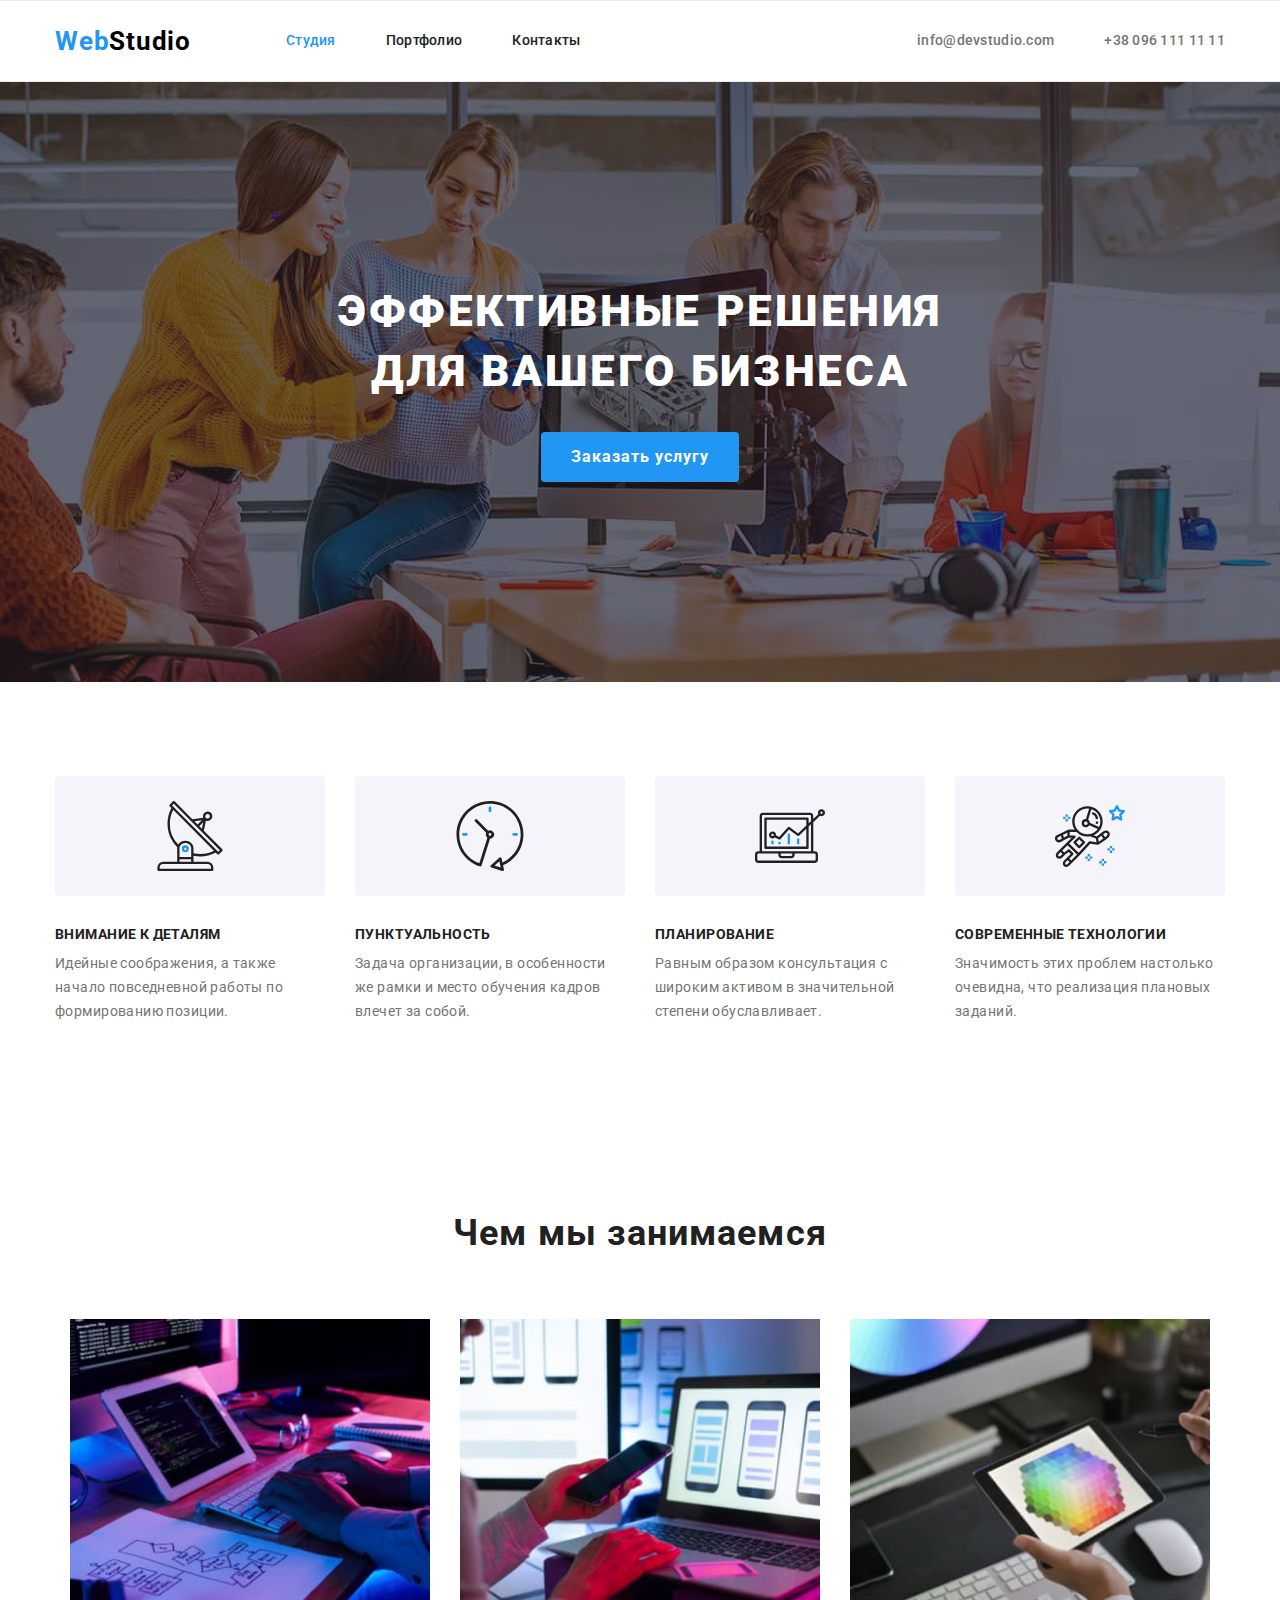
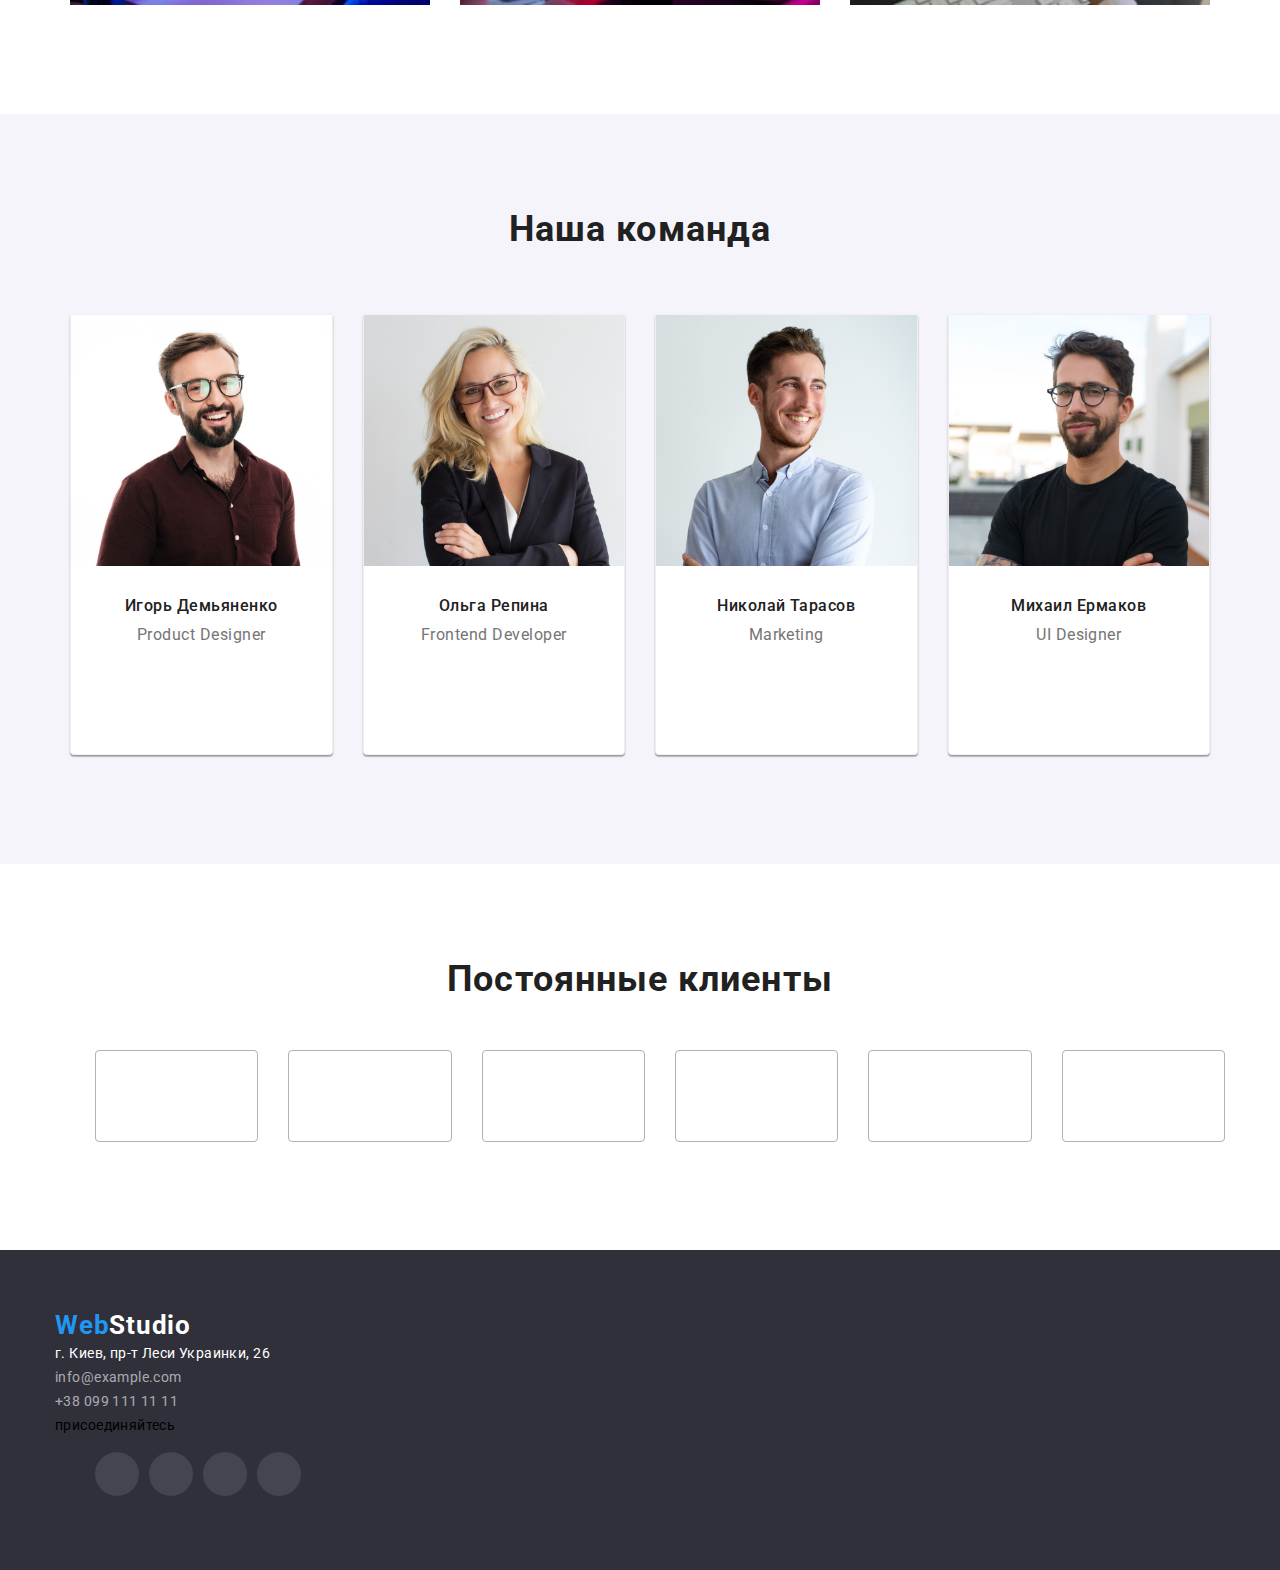
==== commit c6dc05d6: "save" ====
--- a/index.html
+++ b/index.html
@@ -38,7 +38,11 @@
 </nav>
 
 <ul class="header-list header-contact list">
-     <li class="header-cntct header-contacts-item"><a class="header-link link" href="mailto:info@devstudio.com">info@devstudio.com</a></li>
+     <li class="header-cntct header-contacts-item"><a class="header-link link" href="mailto:info@devstudio.com">
+        <svg class="contact-link-icon" width="16" height="12">
+            <use href="./images/envelope.svg#icon-envelope"></use>
+        </svg>info@devstudio.com</a></li>
+
      <li class="header-tel-item"><a class="header-link link" href="tel:+380961111111">+38 096 111 11 11</a></li>
 </ul>
         </div>
--- a/css/styles.css
+++ b/css/styles.css
@@ -157,6 +157,7 @@
 
  .header-link {
      color: var(--card-text);
+
      
 }
 
@@ -231,20 +232,28 @@
         .header-link {
             padding-top: 32px;
             padding-bottom: 32px;
-        }
-
-    .header-cntct::before {
+            display: flex;
+            align-items: center;
+        }
+
+        .contact-link-icon {
+            margin-right: 10px;
+            fill: currentColor;
+        }
+
+
+    /* .header-cntct::before {
         display: block;
         content: "";
         width: 16px;
-      height: 12px;
+        height: 12px;
         background-image: url("../images/envelope.svg");
         background-size: contain;
         background-repeat: no-repeat;
         background-position: center;
         margin-right: 10px;
         
-    }
+    } */
 
         .header-cntct:hover,
         .header-cntct:focus {
@@ -252,7 +261,7 @@
             cursor: pointer;
         }
 
-                .header-tel-item::before {
+                /* .header-tel-item::before {
                     display: block;
                         content: "";
                         width: 10px;
@@ -262,7 +271,7 @@
                         background-repeat: no-repeat;
                         background-position: center;
                         margin-right: 10px;
-                }
+                } */
 
                     .header-tel-item:hover,
                     .header-tel-item:focus {
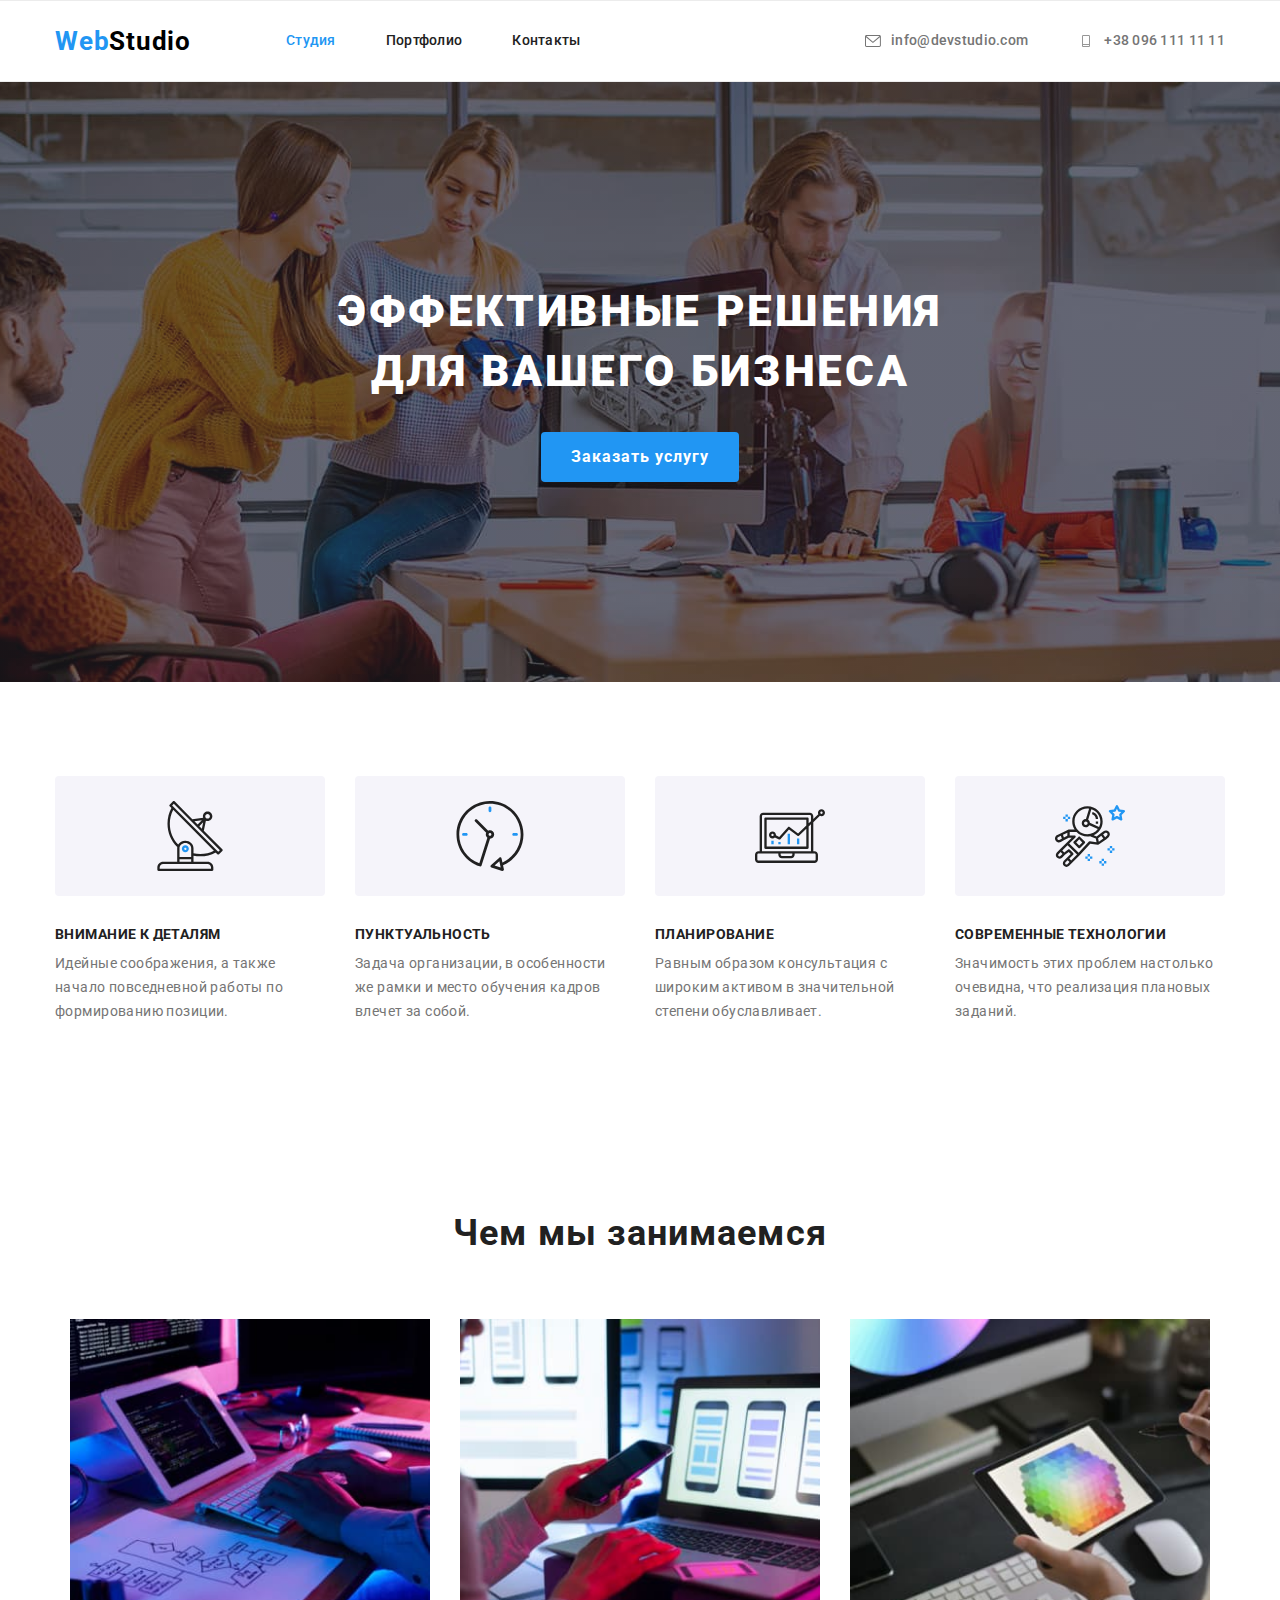
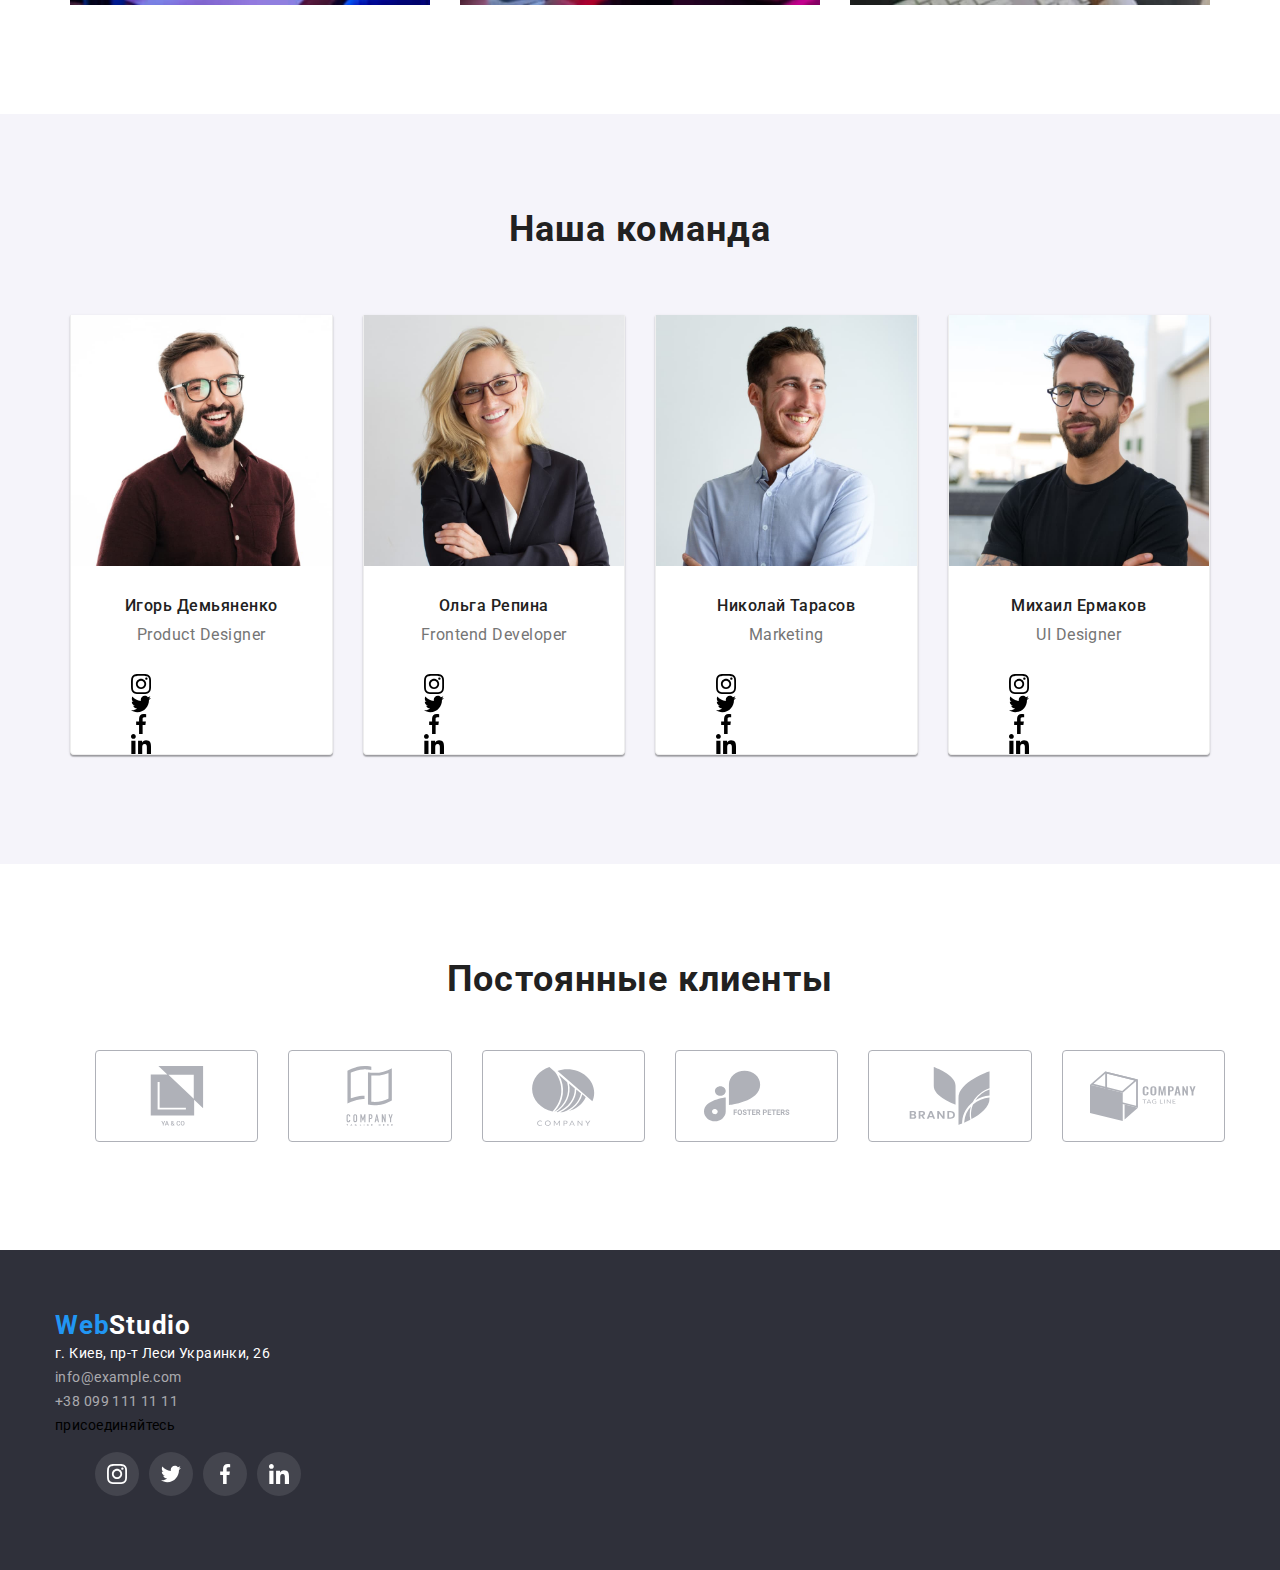
==== commit b773ecf1: "save" ====
--- a/index.html
+++ b/index.html
@@ -40,13 +40,17 @@
 <ul class="header-list header-contact list">
      <li class="header-cntct header-contacts-item"><a class="header-link link" href="mailto:info@devstudio.com">
         <svg class="contact-link-icon" width="16" height="12">
-            <use href="./images/envelope.svg#icon-envelope"></use>
+            <use href="./images/icons.svg#icon-envelope"></use>
         </svg>info@devstudio.com</a></li>
 
-     <li class="header-tel-item"><a class="header-link link" href="tel:+380961111111">+38 096 111 11 11</a></li>
-</ul>
+     <li class="header-tel-item"><a class="header-link link" href="tel:+380961111111">
+        <svg class="contact-link-icon" width="16" height="12">
+            <use href="./images/icons.svg#icon-telephone"></use>
+        </svg>+38 096 111 11 11</a></li>
+
+    </ul>
         </div>
-    </header>
+            </header>
 
 
 
@@ -118,8 +122,7 @@
 
 <ul class="list about-img"> 
     <li class="card-img">
-        <img src="./images/foto1maket1.jpg" alt="человек печатает" width="370">
-        
+        <img src="./images/foto1maket1.jpg" alt="человек печатает" width="370">  
     </li>
     <li class="card-img">
         <img src="./images/foto2maket1.jpg" alt="рука с телефоном" width="370">
@@ -147,7 +150,7 @@
             <li class="team-soc-item">
                 <a href="" class="team-soc-link">
                    <svg class="team-soc-icon" width="20px" height="20px">
-                    <use href="./images/instagram.svg#icon-instagram"></use>
+                        <use href="./images/icons.svg#icon-instagram"></use>
                    </svg>
                 </a>
             </li>
@@ -155,7 +158,7 @@
                 <li class="team-soc-item">
                     <a href="" class="team-soc-link">
                         <svg class="team-soc-icon" width="20px" height="20px">
-                            <use href="./images/twitter.svg#icon-twitter"></use>
+                            <use href="./images/icons.svg#icon-twitter"></use>
                         </svg>
                     </a>
                 </li>
@@ -163,7 +166,7 @@
                 <li class="team-soc-item">
                     <a href="" class="team-soc-link">
                         <svg class="team-soc-icon" width="20px" height="20px">
-                            <use href="./images/facebook.svg#icon-facebook"></use>
+                            <use href="./images/icons.svg#icon-facebook"></use>
                         </svg>
                     </a>
                 </li>
@@ -171,7 +174,7 @@
                 <li class="team-soc-item">
                     <a href="" class="team-soc-link">
                         <svg class="team-soc-icon" width="20px" height="20px">
-                            <use href="./images/linkedin.svg#icon-linkedin"></use>
+                            <use href="./images/icons.svg#icon-linkedin"></use>
                         </svg>
                     </a>
                 </li>
@@ -188,31 +191,31 @@
             <li class="team-soc-item">
                 <a href="" class="team-soc-link">
                     <svg class="team-soc-icon" width="20px" height="20px">
-                        <use href="./images/instagram.svg#icon-instagram"></use>
-                    </svg>
-                </a>
-            </li>
-            
-            <li class="team-soc-item">
-                <a href="" class="team-soc-link">
-                    <svg class="team-soc-icon" width="20px" height="20px">
-                        <use href="./images/twitter.svg#icon-twitter"></use>
-                    </svg>
-                </a>
-            </li>
-            
-            <li class="team-soc-item">
-                <a href="" class="team-soc-link">
-                    <svg class="team-soc-icon" width="20px" height="20px">
-                        <use href="./images/facebook.svg#icon-facebook"></use>
-                    </svg>
-                </a>
-            </li>
-            
-            <li class="team-soc-item">
-                <a href="" class="team-soc-link">
-                    <svg class="team-soc-icon" width="20px" height="20px">
-                        <use href="./images/linkedin.svg#icon-linkedin"></use>
+                        <use href="./images/icons.svg#icon-instagram"></use>
+                    </svg>
+                </a>
+            </li>
+            
+            <li class="team-soc-item">
+                <a href="" class="team-soc-link">
+                    <svg class="team-soc-icon" width="20px" height="20px">
+                        <use href="./images/icons.svg#icon-twitter"></use>
+                    </svg>
+                </a>
+            </li>
+            
+            <li class="team-soc-item">
+                <a href="" class="team-soc-link">
+                    <svg class="team-soc-icon" width="20px" height="20px">
+                        <use href="./images/icons.svg#icon-facebook"></use>
+                    </svg>
+                </a>
+            </li>
+            
+            <li class="team-soc-item">
+                <a href="" class="team-soc-link">
+                    <svg class="team-soc-icon" width="20px" height="20px">
+                        <use href="./images/icons.svg#icon-linkedin"></use>
                     </svg>
                 </a>
             </li>
@@ -230,31 +233,31 @@
             <li class="team-soc-item">
                 <a href="" class="team-soc-link">
                     <svg class="team-soc-icon" width="20px" height="20px">
-                        <use href="./images/instagram.svg#icon-instagram"></use>
-                    </svg>
-                </a>
-            </li>
-            
-            <li class="team-soc-item">
-                <a href="" class="team-soc-link">
-                    <svg class="team-soc-icon" width="20px" height="20px">
-                        <use href="./images/twitter.svg#icon-twitter"></use>
-                    </svg>
-                </a>
-            </li>
-            
-            <li class="team-soc-item">
-                <a href="" class="team-soc-link">
-                    <svg class="team-soc-icon" width="20px" height="20px">
-                        <use href="./images/facebook.svg#icon-facebook"></use>
-                    </svg>
-                </a>
-            </li>
-            
-            <li class="team-soc-item">
-                <a href="" class="team-soc-link">
-                    <svg class="team-soc-icon" width="20px" height="20px">
-                        <use href="./images/linkedin.svg#icon-linkedin"></use>
+                        <use href="./images/icons.svg#icon-instagram"></use>
+                    </svg>
+                </a>
+            </li>
+            
+            <li class="team-soc-item">
+                <a href="" class="team-soc-link">
+                    <svg class="team-soc-icon" width="20px" height="20px">
+                        <use href="./images/icons.svg#icon-twitter"></use>
+                    </svg>
+                </a>
+            </li>
+            
+            <li class="team-soc-item">
+                <a href="" class="team-soc-link">
+                    <svg class="team-soc-icon" width="20px" height="20px">
+                        <use href="./images/icons.svg#icon-facebook"></use>
+                    </svg>
+                </a>
+            </li>
+            
+            <li class="team-soc-item">
+                <a href="" class="team-soc-link">
+                    <svg class="team-soc-icon" width="20px" height="20px">
+                        <use href="./images/icons.svg#icon-linkedin"></use>
                     </svg>
                 </a>
             </li>
@@ -272,31 +275,31 @@
             <li class="team-soc-item">
                 <a href="" class="team-soc-link">
                     <svg class="team-soc-icon" width="20px" height="20px">
-                        <use href="./images/instagram.svg#icon-instagram"></use>
-                    </svg>
-                </a>
-            </li>
-            
-            <li class="team-soc-item">
-                <a href="" class="team-soc-link">
-                    <svg class="team-soc-icon" width="20px" height="20px">
-                        <use href="./images/twitter.svg#icon-twitter"></use>
-                    </svg>
-                </a>
-            </li>
-            
-            <li class="team-soc-item">
-                <a href="" class="team-soc-link">
-                    <svg class="team-soc-icon" width="20px" height="20px">
-                        <use href="./images/facebook.svg#icon-facebook"></use>
-                    </svg>
-                </a>
-            </li>
-            
-            <li class="team-soc-item">
-                <a href="" class="team-soc-link">
-                    <svg class="team-soc-icon" width="20px" height="20px">
-                        <use href="./images/linkedin.svg#icon-linkedin"></use>
+                        <use href="./images/icons.svg#icon-instagram"></use>
+                    </svg>
+                </a>
+            </li>
+            
+            <li class="team-soc-item">
+                <a href="" class="team-soc-link">
+                    <svg class="team-soc-icon" width="20px" height="20px">
+                        <use href="./images/icons.svg#icon-twitter"></use>
+                    </svg>
+                </a>
+            </li>
+            
+            <li class="team-soc-item">
+                <a href="" class="team-soc-link">
+                    <svg class="team-soc-icon" width="20px" height="20px">
+                        <use href="./images/icons.svg#icon-facebook"></use>
+                    </svg>
+                </a>
+            </li>
+            
+            <li class="team-soc-item">
+                <a href="" class="team-soc-link">
+                    <svg class="team-soc-icon" width="20px" height="20px">
+                        <use href="./images/icons.svg#icon-linkedin"></use>
                     </svg>
                 </a>
             </li>
@@ -314,37 +317,37 @@
                 <li class="regular-info">
                     <div class="regular-icon-list">
                     <svg class="regular-icon" width="106" height="60">
-                        <use href="./images/Logo1.svg#icon-Logo-1"></use>
-                    </svg>
-                </div></li>
-                <li class="regular-info">
-                    <div class="regular-icon-list">
-                    <svg class="regular-icon" width="106" height="60">
-                        <use href="./images/Logo2.svg#icon-Logo-2"></use>
-                    </svg>
-                </div></li>
-                <li class="regular-info">
-                    <div class="regular-icon-list">
-                    <svg class="regular-icon" width="106" height="60">
-                        <use href="./images/Logo3.svg#icon-Logo-3"></use>
-                    </svg>
-                </div></li>
-                <li class="regular-info">
-                    <div class="regular-icon-list">
-                    <svg class="regular-icon" width="106" height="60">
-                        <use href="./images/Logo4.svg#icon-Logo-4"></use>
-                    </svg>
-                </div></li>
-                <li class="regular-info">
-                    <div class="regular-icon-list">
-                    <svg class="regular-icon" width="106" height="60">
-                        <use href="./images/Logo5.svg#icon-Logo-5"></use>
-                    </svg>
-                </div></li>
-                <li class="regular-info">
-                    <div class="regular-icon-list">
-                    <svg class="regular-icon" width="106" height="60">
-                        <use href="./images/Logo6.svg#icon-Logo-6"></use>
+                        <use href="./images/icons.svg#icon-group-1"></use>
+                    </svg>
+                </div></li>
+                <li class="regular-info">
+                    <div class="regular-icon-list">
+                    <svg class="regular-icon" width="106" height="60">
+                        <use href="./images/icons.svg#icon-group-2"></use>
+                    </svg>
+                </div></li>
+                <li class="regular-info">
+                    <div class="regular-icon-list">
+                    <svg class="regular-icon" width="106" height="60">
+                        <use href="./images/icons.svg#icon-group-3"></use>
+                    </svg>
+                </div></li>
+                <li class="regular-info">
+                    <div class="regular-icon-list">
+                    <svg class="regular-icon" width="106" height="60">
+                        <use href="./images/icons.svg#icon-group-4"></use>
+                    </svg>
+                </div></li>
+                <li class="regular-info">
+                    <div class="regular-icon-list">
+                    <svg class="regular-icon" width="106" height="60">
+                        <use href="./images/icons.svg#icon-group-5"></use>
+                    </svg>
+                </div></li>
+                <li class="regular-info">
+                    <div class="regular-icon-list">
+                    <svg class="regular-icon" width="106" height="60">
+                        <use href="./images/icons.svg#icon-group-6"></use>
                     </svg>
                 </div></li>
             </ul>
@@ -379,7 +382,7 @@
             <li class="soc-links-footer-item">
                 <div class="soc-links-footer">
                     <svg class="soc-links-footer-link" width="20" height="20">
-                        <use href="./images/instagram.svg#icon-instagram"></use>
+                        <use href="./images/icons.svg#icon-instagram"></use>
                     </svg>
                 </div>
             </li>
@@ -387,7 +390,7 @@
             <li class="soc-links-footer-item">
                 <div class="soc-links-footer">
                     <svg class="soc-links-footer-link" width="20" height="20">
-                        <use href="./images/twitter.svg#icon-twitter"></use>
+                        <use href="./images/icons.svg#icon-twitter"></use>
                     </svg>
                 </div>
             </li>
@@ -395,7 +398,7 @@
             <li class="soc-links-footer-item">
                 <div class="soc-links-footer">
                     <svg class="soc-links-footer-link" width="20" height="20">
-                        <use href="./images/facebook.svg#icon-facebook"></use>
+                        <use href="./images/icons.svg#icon-facebook"></use>
                     </svg>
                 </div>
             </li>
@@ -403,7 +406,7 @@
             <li class="soc-links-footer-item">
                 <div class="soc-links-footer">
                     <svg class="soc-links-footer-link" width="20" height="20">
-                        <use href="./images/linkedin.svg#icon-linkedin"></use>
+                        <use href="./images/icons.svg#icon-linkedin"></use>
                     </svg>
                 </div>
             </li>
--- a/css/styles.css
+++ b/css/styles.css
@@ -219,8 +219,8 @@
     }
 
 
-    .header-cntct {
-        margin-left: 50px;
+    .header-cntct:not(:last-child) {
+        margin-right: 50px;
     }
 
         .header-link:hover,
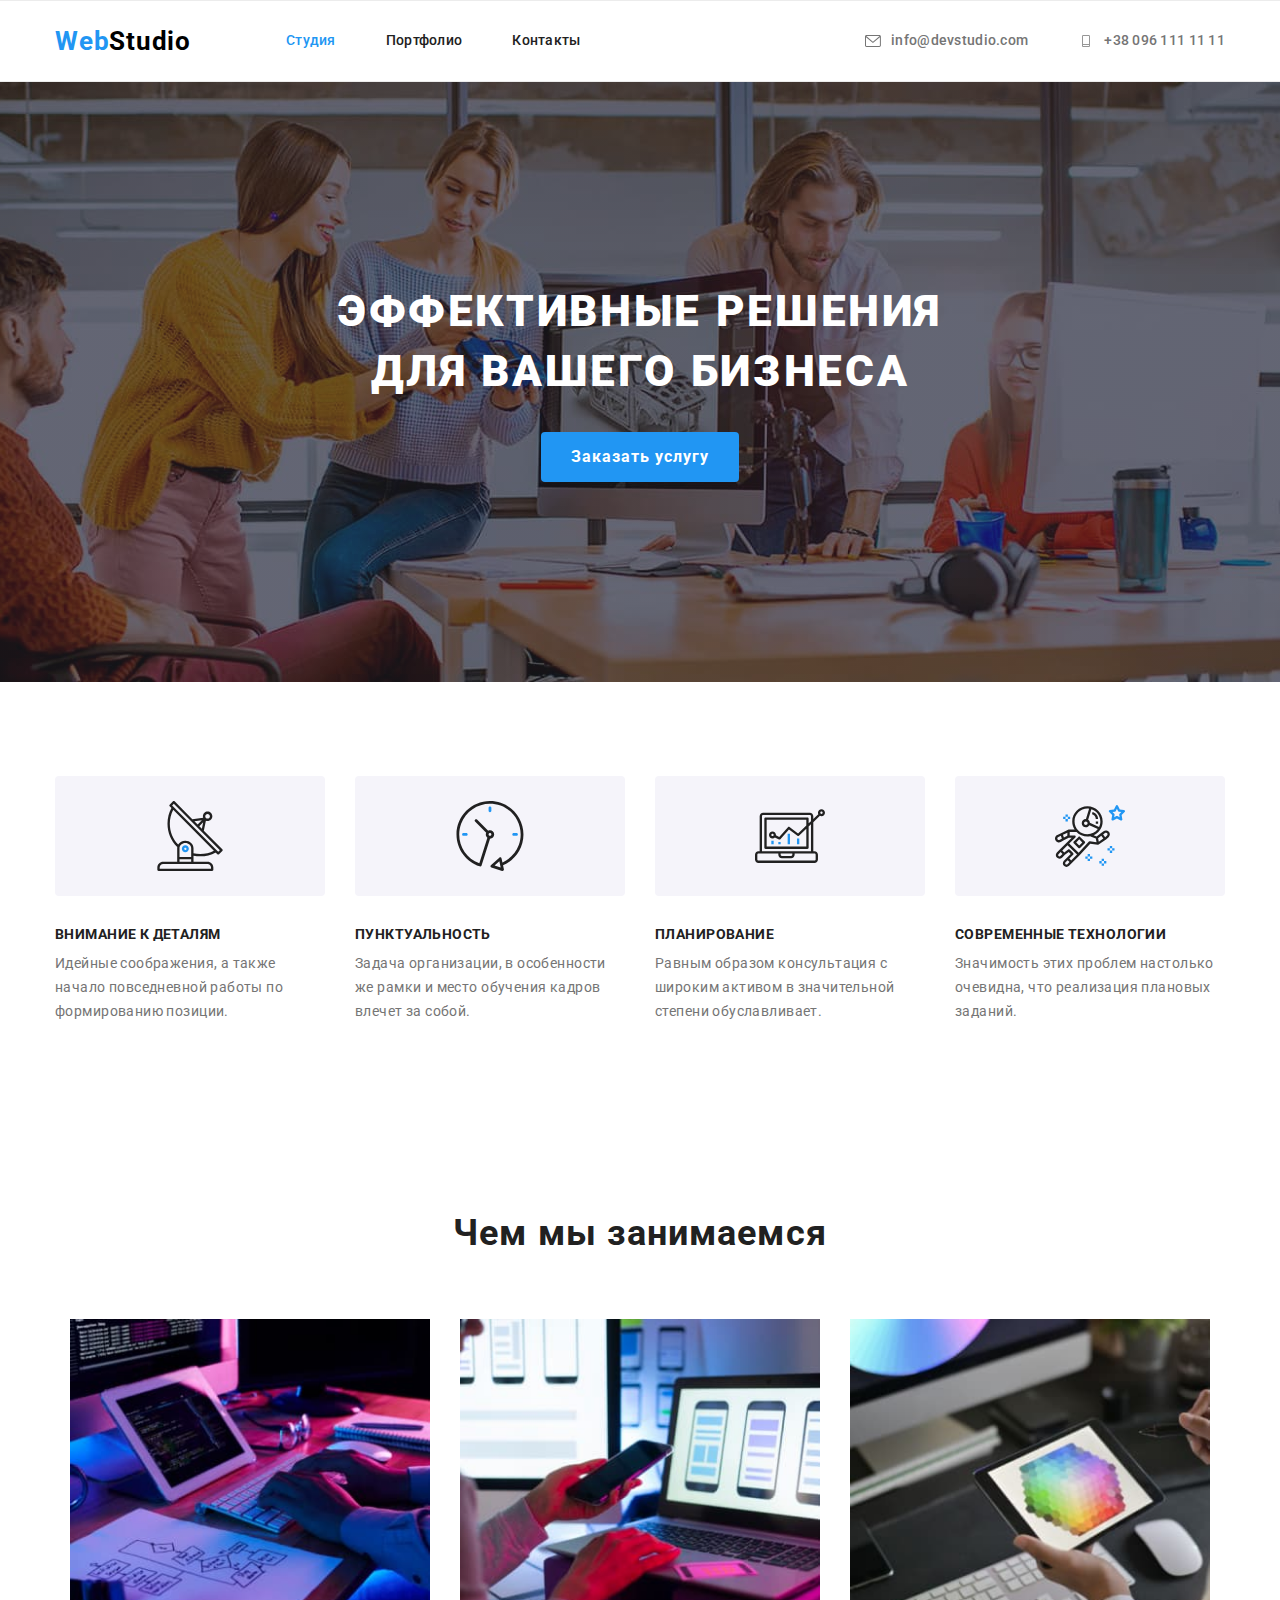
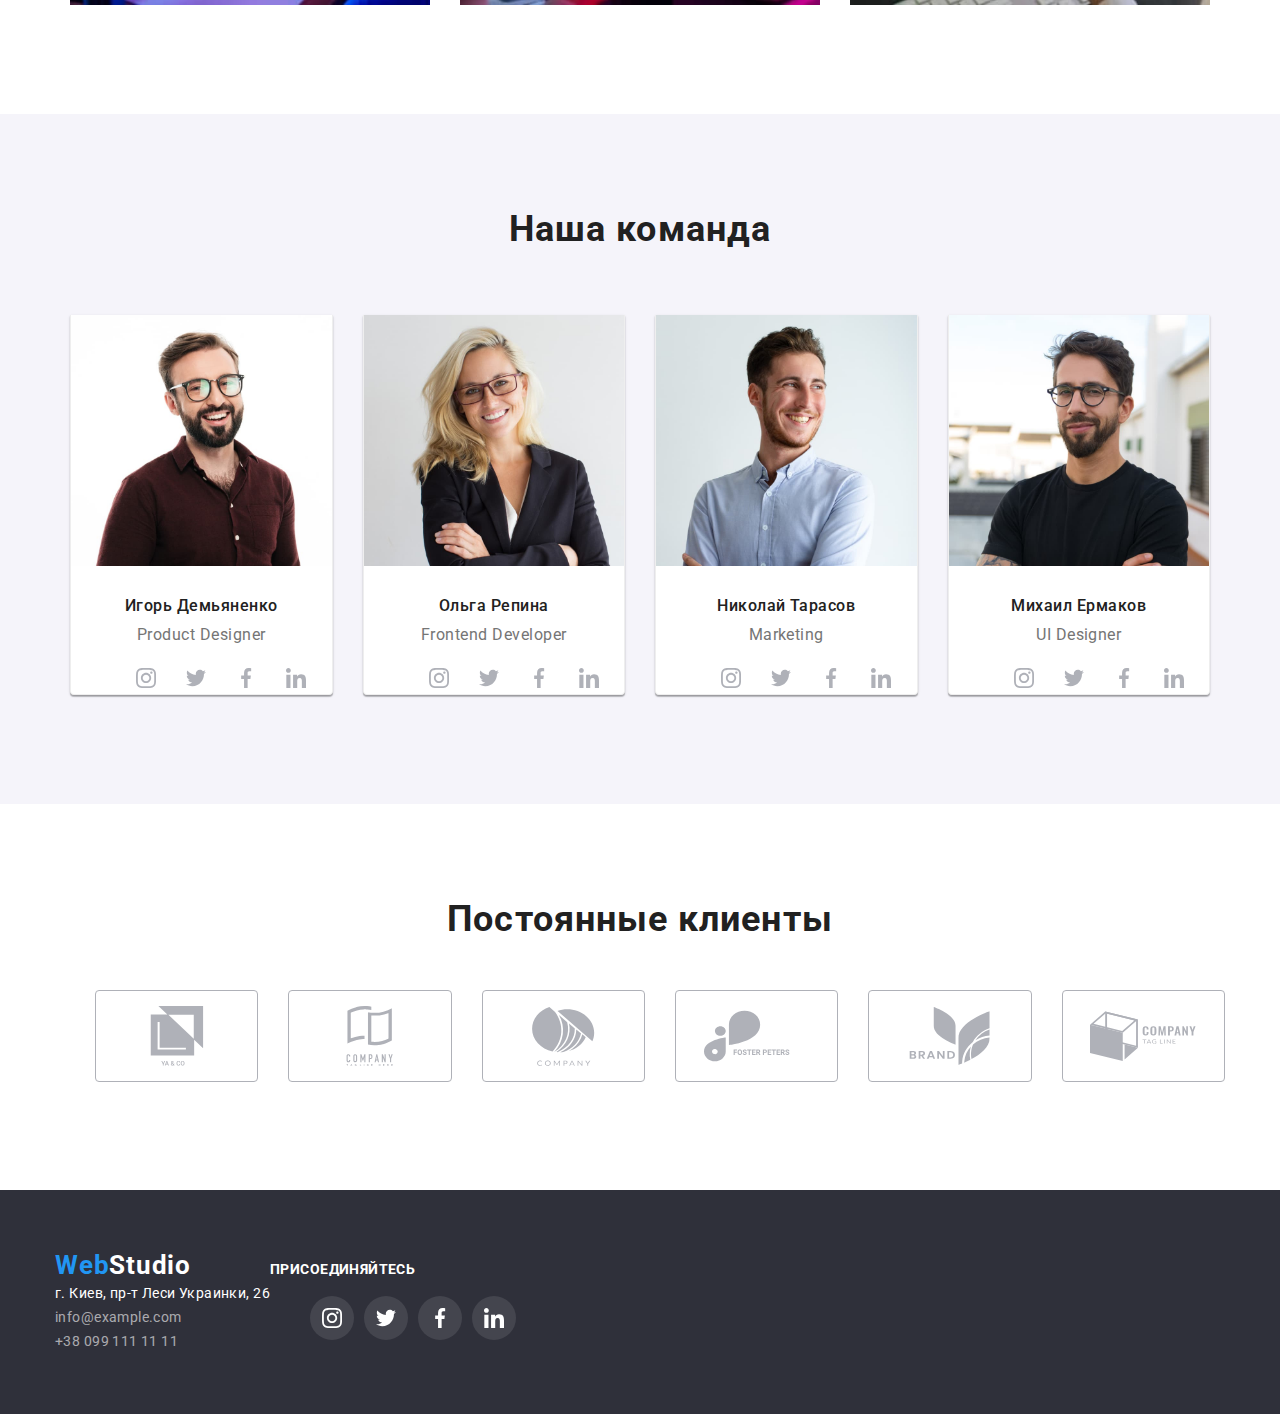
==== commit 2d86b6dc: "save" ====
--- a/index.html
+++ b/index.html
@@ -362,7 +362,8 @@
 
 <!--Футер-->
     <footer class="footer">
-    <div class="container">
+    <div class="container footer-container">
+        <div class="footer-cntct">
     <a class="footer-logo link" href="./index.html">Web<span class="footer-logo-ft">Studio</span></a>
 
     <address>
@@ -375,9 +376,10 @@
     
     </ul>
     </address>
+    </div>
 
     <div class="soc-links-footer-section">
-        <p class="soc-links-footer-title">присоединяйтесь</p>
+        <h3 class="soc-links-footer-title">присоединяйтесь</h3>
         <ul class="soc-links-footer-list">
             <li class="soc-links-footer-item">
                 <div class="soc-links-footer">
--- a/css/styles.css
+++ b/css/styles.css
@@ -457,6 +457,33 @@
     
     }
 
+    .team-wrapper:hover,
+    .team-wrapper:focus {
+       border: 1px solid transparent;
+       color: #EEEEEE;
+          
+    }
+
+ .card-link {
+     display: block;
+ }
+
+    .card-link:hover,
+    .card-link:focus {
+        cursor: pointer;
+        box-shadow: 0px 1px 1px rgba(0, 0, 0, 0.12),
+            0px 4px 4px rgba(0, 0, 0, 0.06),
+            1px 4px 6px rgba(0, 0, 0, 0.16);
+            
+    }
+
+   
+/* 
+    .team-wrapper:hover,
+    .team-wrapper:focus {
+        border: 1px solid transparent;
+    } */
+
 
 
     .cards {
@@ -529,7 +556,8 @@
 
 
         .regular-us {
-            display: flex;
+            display:flex;
+            
             gap: 30px;
         }
 
@@ -540,6 +568,7 @@
             }
 
                 .regular-icon {
+                    fill: rgba(175, 177, 184, 1);
                     width: 106px;
                     height: 60px;
                 }
@@ -551,6 +580,7 @@
                     justify-content: center;
                     align-items: center;
                     height: 92px;
+                    outline: none;
                     
                 }
 
@@ -561,9 +591,7 @@
                 
                 }
 
-                .regular-icon {
-                    fill: rgba(175, 177, 184, 1);
-                }
+                
 
             
 
@@ -679,9 +707,9 @@
                 justify-content: center;
             }
 
-            .team-soc-item {
-                margin-left: 10px;
-            }
+                  .team-soc-item + .team-soc-item {
+                       margin-left: 10px;
+                   }
 
             .team-soc-link {
                 width: 40px;
@@ -699,10 +727,20 @@
                 
             }
 
+            .team-soc-icon {
+                fill: #AFB1B8;
+            }
+
+
             .team-soc-link:hover .team-soc-icon,
             .team-soc-link:focus .team-soc-icon {
                 fill: #FFFFFF;
 
+            }
+
+            .team-soc-list {
+                display: flex;
+                justify-content: center;
             }
 
             
@@ -721,6 +759,7 @@
         line-height: 1.19;
         letter-spacing: 0.03em;
         color: var(--accent-txt-color);
+       
     }
      
      .link:hover,
@@ -774,8 +813,21 @@
 
      }
 
-     .soc-link-footer:hover,
-     .soc-link-footer:focus {
+     .soc-links-footer:hover,
+     .soc-links-footer:focus {
         border-color: var(--accent-txt-color);
         fill: #FFFFFF;
+        cursor: pointer;
+     }
+
+     .footer-container {
+        display: flex;
+        align-items: baseline;
+     }
+
+     .soc-links-footer-title {
+        font-size: 14px;
+        text-transform: uppercase;
+        
+            color: #FFFFFF;
      }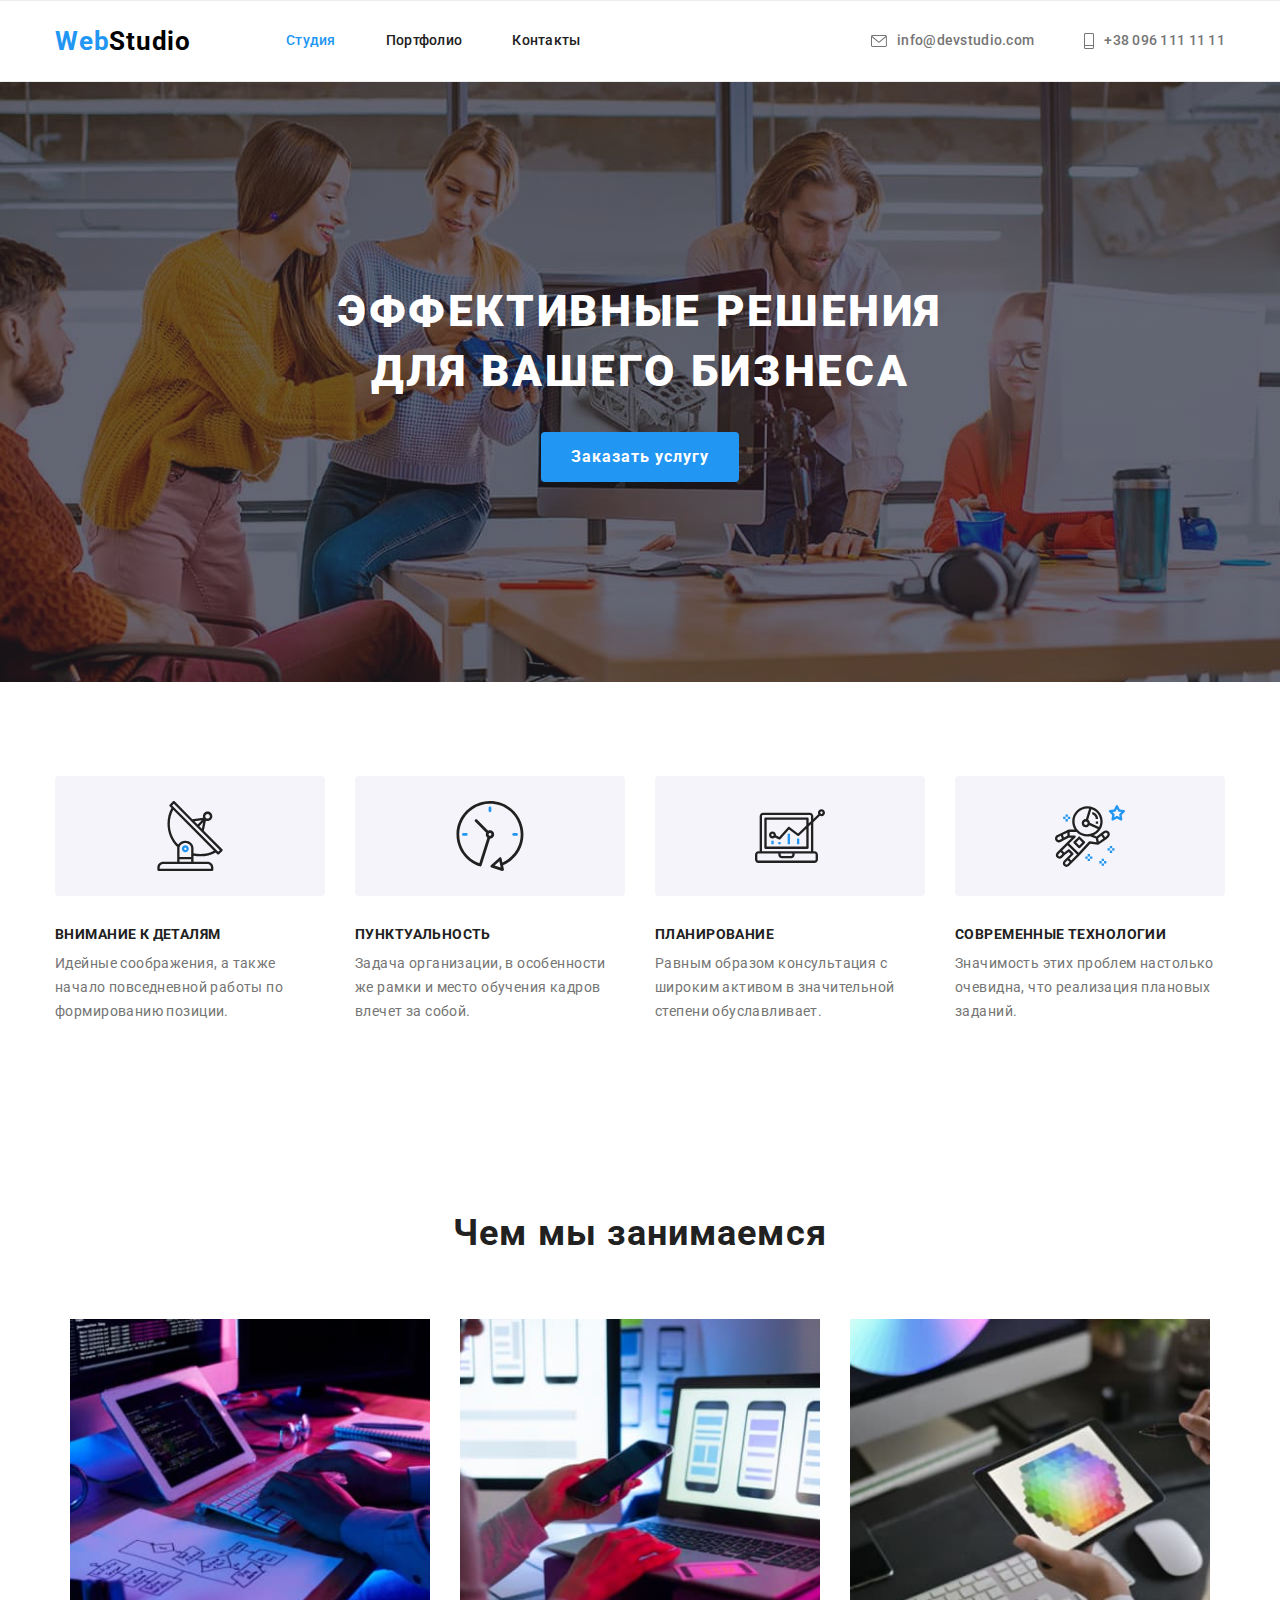
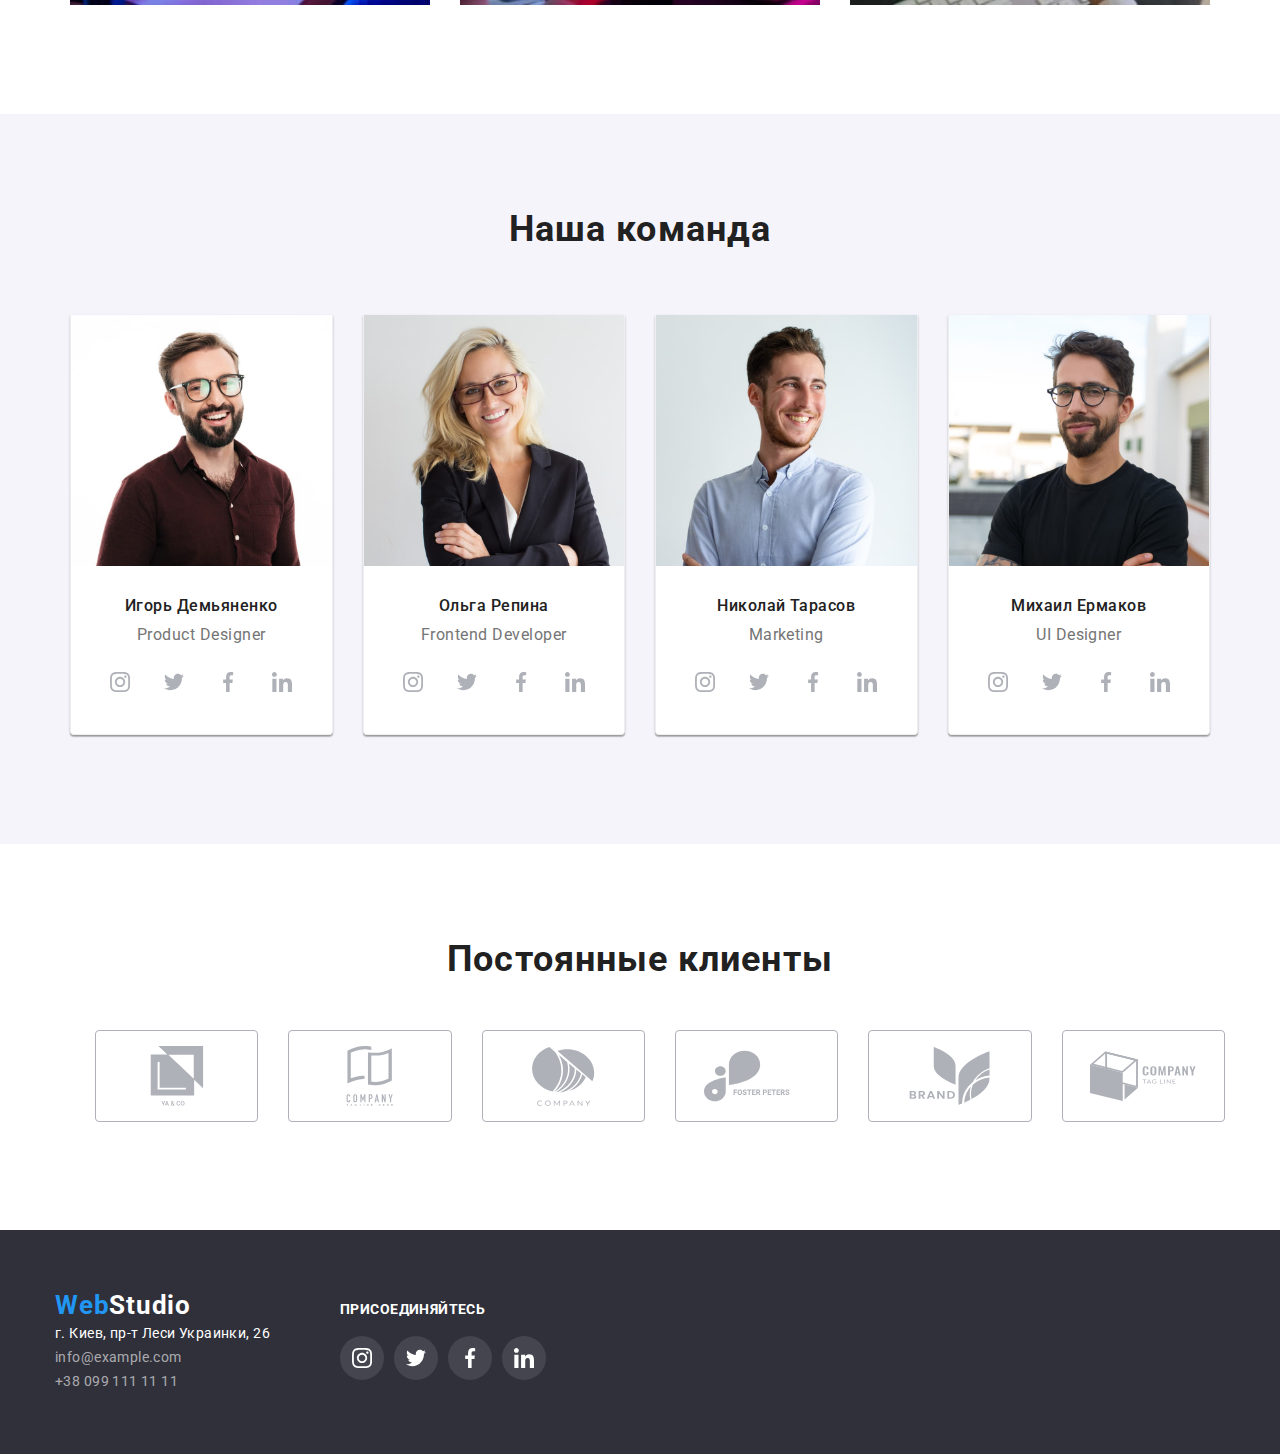
==== commit 67c4415d: "save" ====
--- a/index.html
+++ b/index.html
@@ -44,7 +44,7 @@
         </svg>info@devstudio.com</a></li>
 
      <li class="header-tel-item"><a class="header-link link" href="tel:+380961111111">
-        <svg class="contact-link-icon" width="16" height="12">
+        <svg class="contact-link-icon" width="10" height="16">
             <use href="./images/icons.svg#icon-telephone"></use>
         </svg>+38 096 111 11 11</a></li>
 
@@ -142,136 +142,144 @@
     <ul class="list about-img card-set card-set-foto">
         <li class="team-item card-set-item team-wrapper">
             <img class="team-img" src="./images/team1maket1.jpg" alt="мужчина в коричневой рубашке" width="270">
-        <div class="cards"><h3 class="team-employees">Игорь Демьяненко</h3>
-        <p class="place-work" lang="en">Product Designer</p></div>
+        <div class="cards">
+            <h3 class="team-employees">Игорь Демьяненко</h3>
+        <p class="place-work" lang="en">Product Designer</p>
 
         <ul class="team-soc-list">
-
-            <li class="team-soc-item">
-                <a href="" class="team-soc-link">
-                   <svg class="team-soc-icon" width="20px" height="20px">
+        
+            <li class="team-soc-item">
+                <a href="" class="team-soc-link">
+                    <svg class="team-soc-icon" width="20px" height="20px">
                         <use href="./images/icons.svg#icon-instagram"></use>
-                   </svg>
-                </a>
-            </li>
-           
-                <li class="team-soc-item">
-                    <a href="" class="team-soc-link">
-                        <svg class="team-soc-icon" width="20px" height="20px">
-                            <use href="./images/icons.svg#icon-twitter"></use>
-                        </svg>
-                    </a>
-                </li>
-            
-                <li class="team-soc-item">
-                    <a href="" class="team-soc-link">
-                        <svg class="team-soc-icon" width="20px" height="20px">
-                            <use href="./images/icons.svg#icon-facebook"></use>
-                        </svg>
-                    </a>
-                </li>
-
-                <li class="team-soc-item">
-                    <a href="" class="team-soc-link">
-                        <svg class="team-soc-icon" width="20px" height="20px">
-                            <use href="./images/icons.svg#icon-linkedin"></use>
-                        </svg>
-                    </a>
-                </li>
-            </ul>
+                    </svg>
+                </a>
+            </li>
+        
+            <li class="team-soc-item">
+                <a href="" class="team-soc-link">
+                    <svg class="team-soc-icon" width="20px" height="20px">
+                        <use href="./images/icons.svg#icon-twitter"></use>
+                    </svg>
+                </a>
+            </li>
+        
+            <li class="team-soc-item">
+                <a href="" class="team-soc-link">
+                    <svg class="team-soc-icon" width="20px" height="20px">
+                        <use href="./images/icons.svg#icon-facebook"></use>
+                    </svg>
+                </a>
+            </li>
+        
+            <li class="team-soc-item">
+                <a href="" class="team-soc-link">
+                    <svg class="team-soc-icon" width="20px" height="20px">
+                        <use href="./images/icons.svg#icon-linkedin"></use>
+                    </svg>
+                </a>
+            </li>
+        </ul>
+    
+    </div>
+
+       
         </li>
 
         <li class="team-item card-set-item team-wrapper">
             <img class="team-img" src="./images/team2maket1.jpg" alt="женщина в очках" width="270">
         <div class="cards"><h3 class="team-employees">Ольга Репина</h3>
-        <p class="place-work" lang="en">Frontend Developer</p></div>
-
-        <ul class="team-soc-list">
-
-            <li class="team-soc-item">
-                <a href="" class="team-soc-link">
-                    <svg class="team-soc-icon" width="20px" height="20px">
-                        <use href="./images/icons.svg#icon-instagram"></use>
-                    </svg>
-                </a>
-            </li>
-            
-            <li class="team-soc-item">
-                <a href="" class="team-soc-link">
-                    <svg class="team-soc-icon" width="20px" height="20px">
-                        <use href="./images/icons.svg#icon-twitter"></use>
-                    </svg>
-                </a>
-            </li>
-            
-            <li class="team-soc-item">
-                <a href="" class="team-soc-link">
-                    <svg class="team-soc-icon" width="20px" height="20px">
-                        <use href="./images/icons.svg#icon-facebook"></use>
-                    </svg>
-                </a>
-            </li>
-            
-            <li class="team-soc-item">
-                <a href="" class="team-soc-link">
-                    <svg class="team-soc-icon" width="20px" height="20px">
-                        <use href="./images/icons.svg#icon-linkedin"></use>
-                    </svg>
-                </a>
-            </li>
-            
-        </ul>
+        <p class="place-work" lang="en">Frontend Developer</p>
+            <ul class="team-soc-list">
+            
+                <li class="team-soc-item">
+                    <a href="" class="team-soc-link">
+                        <svg class="team-soc-icon" width="20px" height="20px">
+                            <use href="./images/icons.svg#icon-instagram"></use>
+                        </svg>
+                    </a>
+                </li>
+            
+                <li class="team-soc-item">
+                    <a href="" class="team-soc-link">
+                        <svg class="team-soc-icon" width="20px" height="20px">
+                            <use href="./images/icons.svg#icon-twitter"></use>
+                        </svg>
+                    </a>
+                </li>
+            
+                <li class="team-soc-item">
+                    <a href="" class="team-soc-link">
+                        <svg class="team-soc-icon" width="20px" height="20px">
+                            <use href="./images/icons.svg#icon-facebook"></use>
+                        </svg>
+                    </a>
+                </li>
+            
+                <li class="team-soc-item">
+                    <a href="" class="team-soc-link">
+                        <svg class="team-soc-icon" width="20px" height="20px">
+                            <use href="./images/icons.svg#icon-linkedin"></use>
+                        </svg>
+                    </a>
+                </li>
+            
+            </ul>
+    </div>
+
+       
         </li>
 
         <li class="team-item card-set-item team-wrapper">
             <img class="team-img" src="./images/team3maket1.jpg" alt="мужчина в светлой рубашке" width="270">
         <div class="cards"><h3 class="team-employees">Николай Тарасов</h3>
-        <p class="place-work" lang="en">Marketing</p></div>
-
-        <ul class="team-soc-list">
-
-            <li class="team-soc-item">
-                <a href="" class="team-soc-link">
-                    <svg class="team-soc-icon" width="20px" height="20px">
-                        <use href="./images/icons.svg#icon-instagram"></use>
-                    </svg>
-                </a>
-            </li>
-            
-            <li class="team-soc-item">
-                <a href="" class="team-soc-link">
-                    <svg class="team-soc-icon" width="20px" height="20px">
-                        <use href="./images/icons.svg#icon-twitter"></use>
-                    </svg>
-                </a>
-            </li>
-            
-            <li class="team-soc-item">
-                <a href="" class="team-soc-link">
-                    <svg class="team-soc-icon" width="20px" height="20px">
-                        <use href="./images/icons.svg#icon-facebook"></use>
-                    </svg>
-                </a>
-            </li>
-            
-            <li class="team-soc-item">
-                <a href="" class="team-soc-link">
-                    <svg class="team-soc-icon" width="20px" height="20px">
-                        <use href="./images/icons.svg#icon-linkedin"></use>
-                    </svg>
-                </a>
-            </li>
-            
-        </ul>
+        <p class="place-work" lang="en">Marketing</p>
+            <ul class="team-soc-list">
+            
+                <li class="team-soc-item">
+                    <a href="" class="team-soc-link">
+                        <svg class="team-soc-icon" width="20px" height="20px">
+                            <use href="./images/icons.svg#icon-instagram"></use>
+                        </svg>
+                    </a>
+                </li>
+            
+                <li class="team-soc-item">
+                    <a href="" class="team-soc-link">
+                        <svg class="team-soc-icon" width="20px" height="20px">
+                            <use href="./images/icons.svg#icon-twitter"></use>
+                        </svg>
+                    </a>
+                </li>
+            
+                <li class="team-soc-item">
+                    <a href="" class="team-soc-link">
+                        <svg class="team-soc-icon" width="20px" height="20px">
+                            <use href="./images/icons.svg#icon-facebook"></use>
+                        </svg>
+                    </a>
+                </li>
+            
+                <li class="team-soc-item">
+                    <a href="" class="team-soc-link">
+                        <svg class="team-soc-icon" width="20px" height="20px">
+                            <use href="./images/icons.svg#icon-linkedin"></use>
+                        </svg>
+                    </a>
+                </li>
+            
+            </ul>
+    </div>
+
+        
         </li>
 
         <li class="team-item card-set-item team-wrapper">
             <img class="team-img" src="./images/team4maket1.jpg" alt="мужчина в черной футболке" width="270">
         <div class="cards"><h3 class="team-employees">Михаил Ермаков</h3>
-        <p class="place-work" lang="en">UI Designer</p></div>
-
+        <p class="place-work" lang="en">UI Designer</p>
         <ul class="team-soc-list">
-
+        
             <li class="team-soc-item">
                 <a href="" class="team-soc-link">
                     <svg class="team-soc-icon" width="20px" height="20px">
@@ -279,7 +287,7 @@
                     </svg>
                 </a>
             </li>
-            
+        
             <li class="team-soc-item">
                 <a href="" class="team-soc-link">
                     <svg class="team-soc-icon" width="20px" height="20px">
@@ -287,7 +295,7 @@
                     </svg>
                 </a>
             </li>
-            
+        
             <li class="team-soc-item">
                 <a href="" class="team-soc-link">
                     <svg class="team-soc-icon" width="20px" height="20px">
@@ -295,7 +303,7 @@
                     </svg>
                 </a>
             </li>
-            
+        
             <li class="team-soc-item">
                 <a href="" class="team-soc-link">
                     <svg class="team-soc-icon" width="20px" height="20px">
@@ -303,8 +311,11 @@
                     </svg>
                 </a>
             </li>
-           
+        
         </ul>
+    </div>
+
+        
     </li>
     </ul>
     </div>
@@ -315,41 +326,41 @@
             <h2 class="regular-customers">Постоянные клиенты</h2>
             <ul class="regular-us">
                 <li class="regular-info">
-                    <div class="regular-icon-list">
+                    <a href="" class="regular-icon-list">
                     <svg class="regular-icon" width="106" height="60">
                         <use href="./images/icons.svg#icon-group-1"></use>
                     </svg>
-                </div></li>
-                <li class="regular-info">
-                    <div class="regular-icon-list">
+                </a></li>
+                <li class="regular-info">
+                    <a href="" class="regular-icon-list">
                     <svg class="regular-icon" width="106" height="60">
                         <use href="./images/icons.svg#icon-group-2"></use>
                     </svg>
-                </div></li>
-                <li class="regular-info">
-                    <div class="regular-icon-list">
+                </a></li>
+                <li class="regular-info">
+                    <a href="" class="regular-icon-list">
                     <svg class="regular-icon" width="106" height="60">
                         <use href="./images/icons.svg#icon-group-3"></use>
                     </svg>
-                </div></li>
-                <li class="regular-info">
-                    <div class="regular-icon-list">
+                </a></li>
+                <li class="regular-info">
+                    <a href="" class="regular-icon-list">
                     <svg class="regular-icon" width="106" height="60">
                         <use href="./images/icons.svg#icon-group-4"></use>
                     </svg>
-                </div></li>
-                <li class="regular-info">
-                    <div class="regular-icon-list">
+                </a></li>
+                <li class="regular-info">
+                    <a href="" class="regular-icon-list">
                     <svg class="regular-icon" width="106" height="60">
                         <use href="./images/icons.svg#icon-group-5"></use>
                     </svg>
-                </div></li>
-                <li class="regular-info">
-                    <div class="regular-icon-list">
+                </a></li>
+                <li class="regular-info">
+                    <a href="" class="regular-icon-list">
                     <svg class="regular-icon" width="106" height="60">
                         <use href="./images/icons.svg#icon-group-6"></use>
                     </svg>
-                </div></li>
+                </a></li>
             </ul>
 
 
@@ -382,35 +393,35 @@
         <h3 class="soc-links-footer-title">присоединяйтесь</h3>
         <ul class="soc-links-footer-list">
             <li class="soc-links-footer-item">
-                <div class="soc-links-footer">
+                <a class="soc-links-footer">
                     <svg class="soc-links-footer-link" width="20" height="20">
                         <use href="./images/icons.svg#icon-instagram"></use>
                     </svg>
-                </div>
+                </a>
             </li>
 
             <li class="soc-links-footer-item">
-                <div class="soc-links-footer">
+                <a class="soc-links-footer">
                     <svg class="soc-links-footer-link" width="20" height="20">
                         <use href="./images/icons.svg#icon-twitter"></use>
                     </svg>
-                </div>
+                </a>
             </li>
 
             <li class="soc-links-footer-item">
-                <div class="soc-links-footer">
+                <a class="soc-links-footer">
                     <svg class="soc-links-footer-link" width="20" height="20">
                         <use href="./images/icons.svg#icon-facebook"></use>
                     </svg>
-                </div>
+                </a>
             </li>
 
             <li class="soc-links-footer-item">
-                <div class="soc-links-footer">
+                <a class="soc-links-footer">
                     <svg class="soc-links-footer-link" width="20" height="20">
                         <use href="./images/icons.svg#icon-linkedin"></use>
                     </svg>
-                </div>
+                </a>
             </li>
             
         </ul>
--- a/css/styles.css
+++ b/css/styles.css
@@ -557,7 +557,6 @@
 
         .regular-us {
             display:flex;
-            
             gap: 30px;
         }
 
@@ -567,11 +566,7 @@
                 
             }
 
-                .regular-icon {
-                    fill: rgba(175, 177, 184, 1);
-                    width: 106px;
-                    height: 60px;
-                }
+               
 
                 .regular-icon-list {
                     border: 1px solid #AFB1B8;
@@ -584,9 +579,20 @@
                     
                 }
 
+                .regular-icon-list:hover,
+                .regular-icon-list:focus {
+                    border: 1px solid var(--accent-text-color);
+                }
+
+                .regular-icon {
+                    fill: rgba(175, 177, 184, 1);
+                
+                }
+
+                 
+
                 .regular-icon-list:hover .regular-icon,
                 .regular-icon-list:focus .regular-icon {
-                    border: 1px solid var(--accent-text-color);
                     fill: var(--accent-txt-color);
                 
                 }
@@ -697,8 +703,8 @@
                 line-height: 1.19;
                 text-align: center;
                 letter-spacing: 0.03em;
-
                 color:var(--card-text);
+                margin-bottom: 16px;
             }
 
 
@@ -712,8 +718,8 @@
                    }
 
             .team-soc-link {
-                width: 40px;
-                height: 40%;
+                width: 44px;
+                height: 44px;
                 border-radius: 50%;
                 background-color: #fff;
                 display: flex;
@@ -741,9 +747,13 @@
             .team-soc-list {
                 display: flex;
                 justify-content: center;
+                padding: 0;
             }
 
             
+            .footer-cntct {
+                margin-right: 70px;
+            }
 
 
 
@@ -798,6 +808,7 @@
      .soc-links-footer-list {
         display: flex;
         gap: 10px;
+        padding: 0;
      }
 
      .soc-links-footer {
@@ -815,7 +826,7 @@
 
      .soc-links-footer:hover,
      .soc-links-footer:focus {
-        border-color: var(--accent-txt-color);
+        background: var(--accent-txt-color);
         fill: #FFFFFF;
         cursor: pointer;
      }
